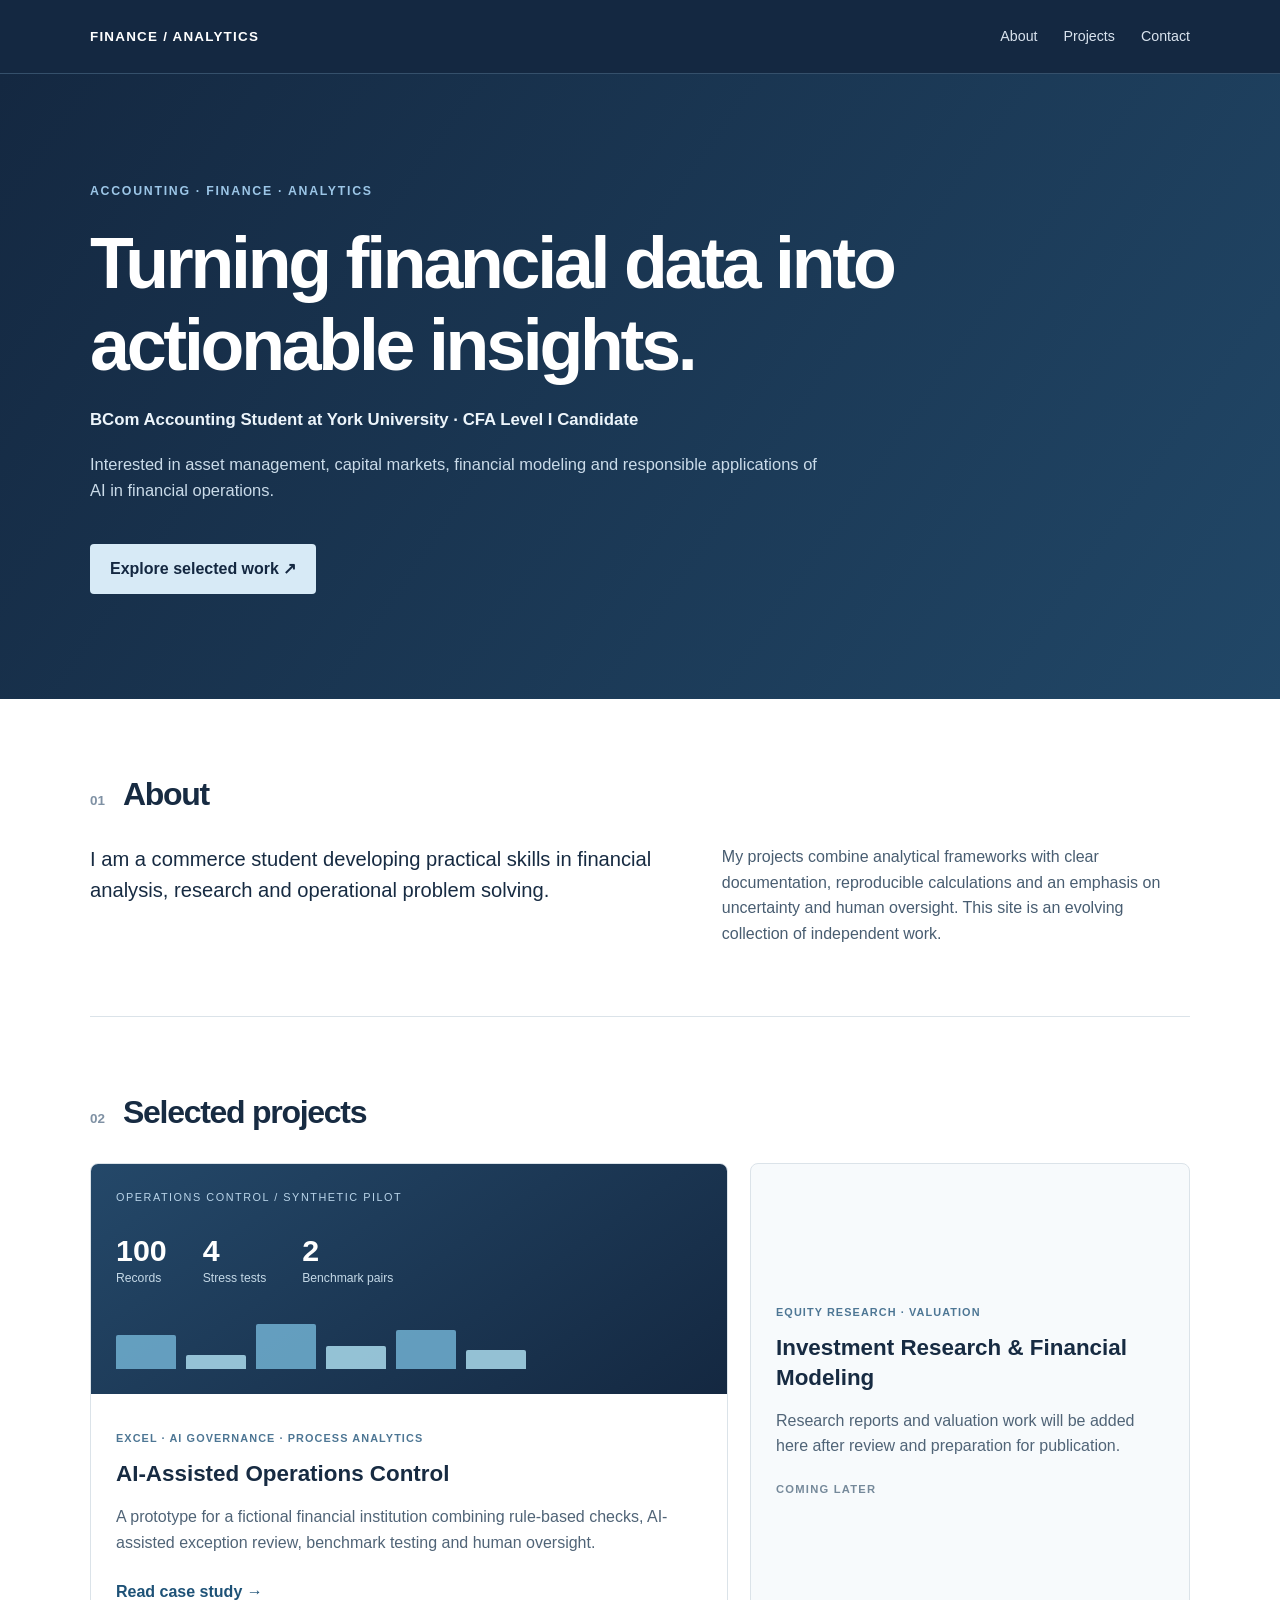
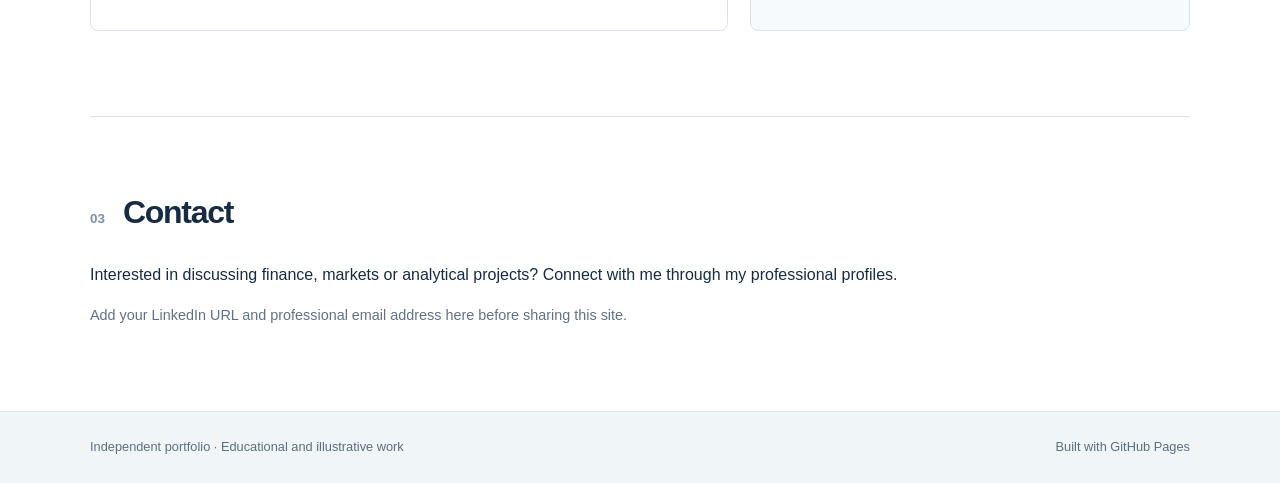
==== index.html @ ff00d8a5 "Add files via upload" ====
<!doctype html>
<html lang="en">
<head>
  <meta charset="utf-8">
  <meta name="viewport" content="width=device-width, initial-scale=1">
  <meta name="description" content="Finance, accounting and analytics portfolio featuring independent projects in financial research and operational analytics.">
  <title>Finance & Analytics | Portfolio</title>
  <link rel="stylesheet" href="styles.css">
</head>
<body>
  <header class="site-header">
    <nav class="container nav" aria-label="Main navigation">
      <a class="brand" href="index.html">FINANCE / ANALYTICS</a>
      <div class="nav-links"><a href="#about">About</a><a href="#projects">Projects</a><a href="#contact">Contact</a></div>
    </nav>
  </header>
  <main>
    <section class="hero">
      <div class="container hero-inner">
        <p class="eyebrow">ACCOUNTING · FINANCE · ANALYTICS</p>
        <h1>Turning financial data into actionable insights.</h1>
        <p class="hero-sub">BCom Accounting Student at York University · CFA Level I Candidate</p>
        <p class="hero-detail">Interested in asset management, capital markets, financial modeling and responsible applications of AI in financial operations.</p>
        <a class="primary-link" href="#projects">Explore selected work <span aria-hidden="true">↗</span></a>
      </div>
    </section>
    <section id="about" class="container section">
      <div class="section-heading"><span class="section-number">01</span><h2>About</h2></div>
      <div class="about-layout"><p class="lead">I am a commerce student developing practical skills in financial analysis, research and operational problem solving.</p><p>My projects combine analytical frameworks with clear documentation, reproducible calculations and an emphasis on uncertainty and human oversight. This site is an evolving collection of independent work.</p></div>
    </section>
    <section id="projects" class="container section projects-section">
      <div class="section-heading"><span class="section-number">02</span><h2>Selected projects</h2></div>
      <div class="project-grid">
        <article class="project-card featured">
          <div class="card-art" aria-hidden="true"><div class="mini-heading">OPERATIONS CONTROL / SYNTHETIC PILOT</div><div class="art-metrics"><div><b>100</b><small>Records</small></div><div><b>4</b><small>Stress tests</small></div><div><b>2</b><small>Benchmark pairs</small></div></div><div class="art-bars"><i style="height:62%"></i><i style="height:26%"></i><i style="height:82%"></i><i style="height:42%"></i><i style="height:72%"></i><i style="height:35%"></i></div></div>
          <div class="card-content"><p class="tag">EXCEL · AI GOVERNANCE · PROCESS ANALYTICS</p><h3>AI-Assisted Operations Control</h3><p>A prototype for a fictional financial institution combining rule-based checks, AI-assisted exception review, benchmark testing and human oversight.</p><a class="text-link" href="operations-control.html">Read case study <span aria-hidden="true">→</span></a></div>
        </article>
        <article class="project-card future"><div class="card-content"><p class="tag">EQUITY RESEARCH · VALUATION</p><h3>Investment Research & Financial Modeling</h3><p>Research reports and valuation work will be added here after review and preparation for publication.</p><span class="subtle-label">COMING LATER</span></div></article>
      </div>
    </section>
    <section id="contact" class="container section contact"><div class="section-heading"><span class="section-number">03</span><h2>Contact</h2></div><p>Interested in discussing finance, markets or analytical projects? Connect with me through my professional profiles.</p><p class="muted">Add your LinkedIn URL and professional email address here before sharing this site.</p></section>
  </main>
  <footer class="footer"><div class="container footer-inner"><span>Independent portfolio · Educational and illustrative work</span><span>Built with GitHub Pages</span></div></footer>
</body>
</html>
---- styles.css ----
:root{--navy:#142841;--navy2:#1b3552;--ink:#172b42;--muted:#617286;--blue:#9cc6e7;--pale:#eaf3f7;--line:#dbe3e9;--white:#fff}*{box-sizing:border-box}html{scroll-behavior:smooth}body{margin:0;background:#fff;color:var(--ink);font-family:Inter,-apple-system,BlinkMacSystemFont,"Segoe UI",Arial,sans-serif;line-height:1.6}a{color:inherit}.container{width:min(1100px,calc(100% - 42px));margin:auto}.site-header{background:var(--navy);color:#fff;border-bottom:1px solid #35506b}.nav{display:flex;justify-content:space-between;align-items:center;min-height:73px;gap:20px}.brand{text-decoration:none;letter-spacing:.09em;font-weight:750;font-size:.84rem}.nav-links{display:flex;gap:26px}.nav-links a{text-decoration:none;font-size:.89rem;color:#d9e3ee}.nav-links a:hover,.text-link:hover{text-decoration:underline}.hero{background:linear-gradient(125deg,var(--navy),#214767);color:#fff}.hero-inner{padding:96px 0 105px}.eyebrow,.tag{color:var(--blue);font-size:.77rem;font-weight:750;letter-spacing:.14em}.hero h1,.case-hero h1{font-size:clamp(2.5rem,5.6vw,4.75rem);line-height:1.14;max-width:900px;letter-spacing:-.045em;margin:21px 0}.hero-sub{font-weight:600;font-size:1.05rem;color:#edf5fb}.hero-detail{max-width:740px;color:#cadbe9;font-size:1.03rem}.primary-link{display:inline-block;margin-top:24px;padding:12px 20px;background:#d7eaf6;color:#142841;text-decoration:none;border-radius:4px;font-weight:700}.section{padding:70px 0;border-bottom:1px solid var(--line)}.section-heading{display:flex;align-items:baseline;gap:18px;margin-bottom:24px}.section-number{color:#7f91a4;font-weight:700;font-size:.84rem}.section h2{font-size:2rem;letter-spacing:-.04em;margin:0}.about-layout{display:grid;grid-template-columns:1.2fr 1fr;gap:70px}.lead{font-size:1.26rem;line-height:1.55;margin:0}.about-layout>p:last-child{color:#485d71;margin:0}.projects-section{padding-bottom:85px}.project-grid{display:grid;grid-template-columns:1.45fr 1fr;gap:22px}.project-card{border:1px solid var(--line);border-radius:8px;overflow:hidden;background:#fff}.card-art{background:linear-gradient(145deg,#244869,#142841);padding:25px;min-height:230px;color:white;display:flex;flex-direction:column;justify-content:space-between}.mini-heading{font-size:.68rem;letter-spacing:.14em;color:#b9d4e9}.art-metrics{display:flex;gap:36px}.art-metrics div{display:flex;flex-direction:column}.art-metrics b{font-size:1.9rem;line-height:1.2}.art-metrics small{font-size:.76rem;color:#c5d9e7}.art-bars{height:54px;display:flex;align-items:flex-end;gap:10px;max-width:410px}.art-bars i{display:block;flex:1;background:#6eaccd;opacity:.88;border-radius:2px 2px 0 0}.art-bars i:nth-child(even){background:#a5d5e8}.card-content{padding:25px}.card-content .tag{color:#4d7694;letter-spacing:.1em;font-size:.68rem}.card-content h3{font-size:1.4rem;line-height:1.3;margin:12px 0}.card-content p{color:#506477}.text-link{display:inline-block;margin-top:8px;color:#1e5277;text-decoration:none;font-weight:700}.future{background:#f7fafc;display:flex;align-items:center}.subtle-label{font-size:.7rem;letter-spacing:.11em;color:#75899a;font-weight:700}.contact{border-bottom:0}.muted{color:var(--muted);font-size:.9rem}.footer{background:#f0f5f8;border-top:1px solid var(--line);color:#5b6f7f}.footer-inner{display:flex;justify-content:space-between;gap:24px;padding:25px 0;font-size:.8rem}.footer a{text-decoration:none}.case-hero{background:linear-gradient(125deg,var(--navy),#214767);color:#fff;padding:55px 0 70px}.case-hero h1{font-size:clamp(2.2rem,4.6vw,3.8rem)}.back-link{display:inline-block;color:#dcebf4;font-size:.85rem;text-decoration:none;margin-bottom:42px}.case-section{padding:53px 0}.case-section .lead{max-width:960px}.method-list{margin:0;max-width:930px;padding-left:25px}.method-list li{padding-bottom:14px}.stat-grid{display:grid;grid-template-columns:repeat(4,1fr);gap:15px}.stat{border:1px solid var(--line);padding:22px;background:#f8fbfd;border-radius:5px;display:flex;flex-direction:column;gap:12px}.stat strong{font-size:1.8rem;color:#173d5c;line-height:1.1}.stat span{font-size:.83rem;color:#526779}.notice{border-left:4px solid #7aa6c7;background:#eef5f8;padding:20px 25px;max-width:950px}.notice p{margin-bottom:0}.case-section:last-child{border-bottom:0}@media(max-width:760px){.nav{align-items:flex-start;padding:18px 0;flex-direction:column}.nav-links{gap:17px}.hero-inner{padding:65px 0 72px}.section{padding:45px 0}.about-layout,.project-grid{grid-template-columns:1fr;gap:20px}.stat-grid{grid-template-columns:repeat(2,1fr)}.footer-inner{flex-direction:column;gap:6px}}@media(max-width:470px){.stat-grid{grid-template-columns:1fr}.art-metrics{gap:20px}.card-content{padding:20px}}
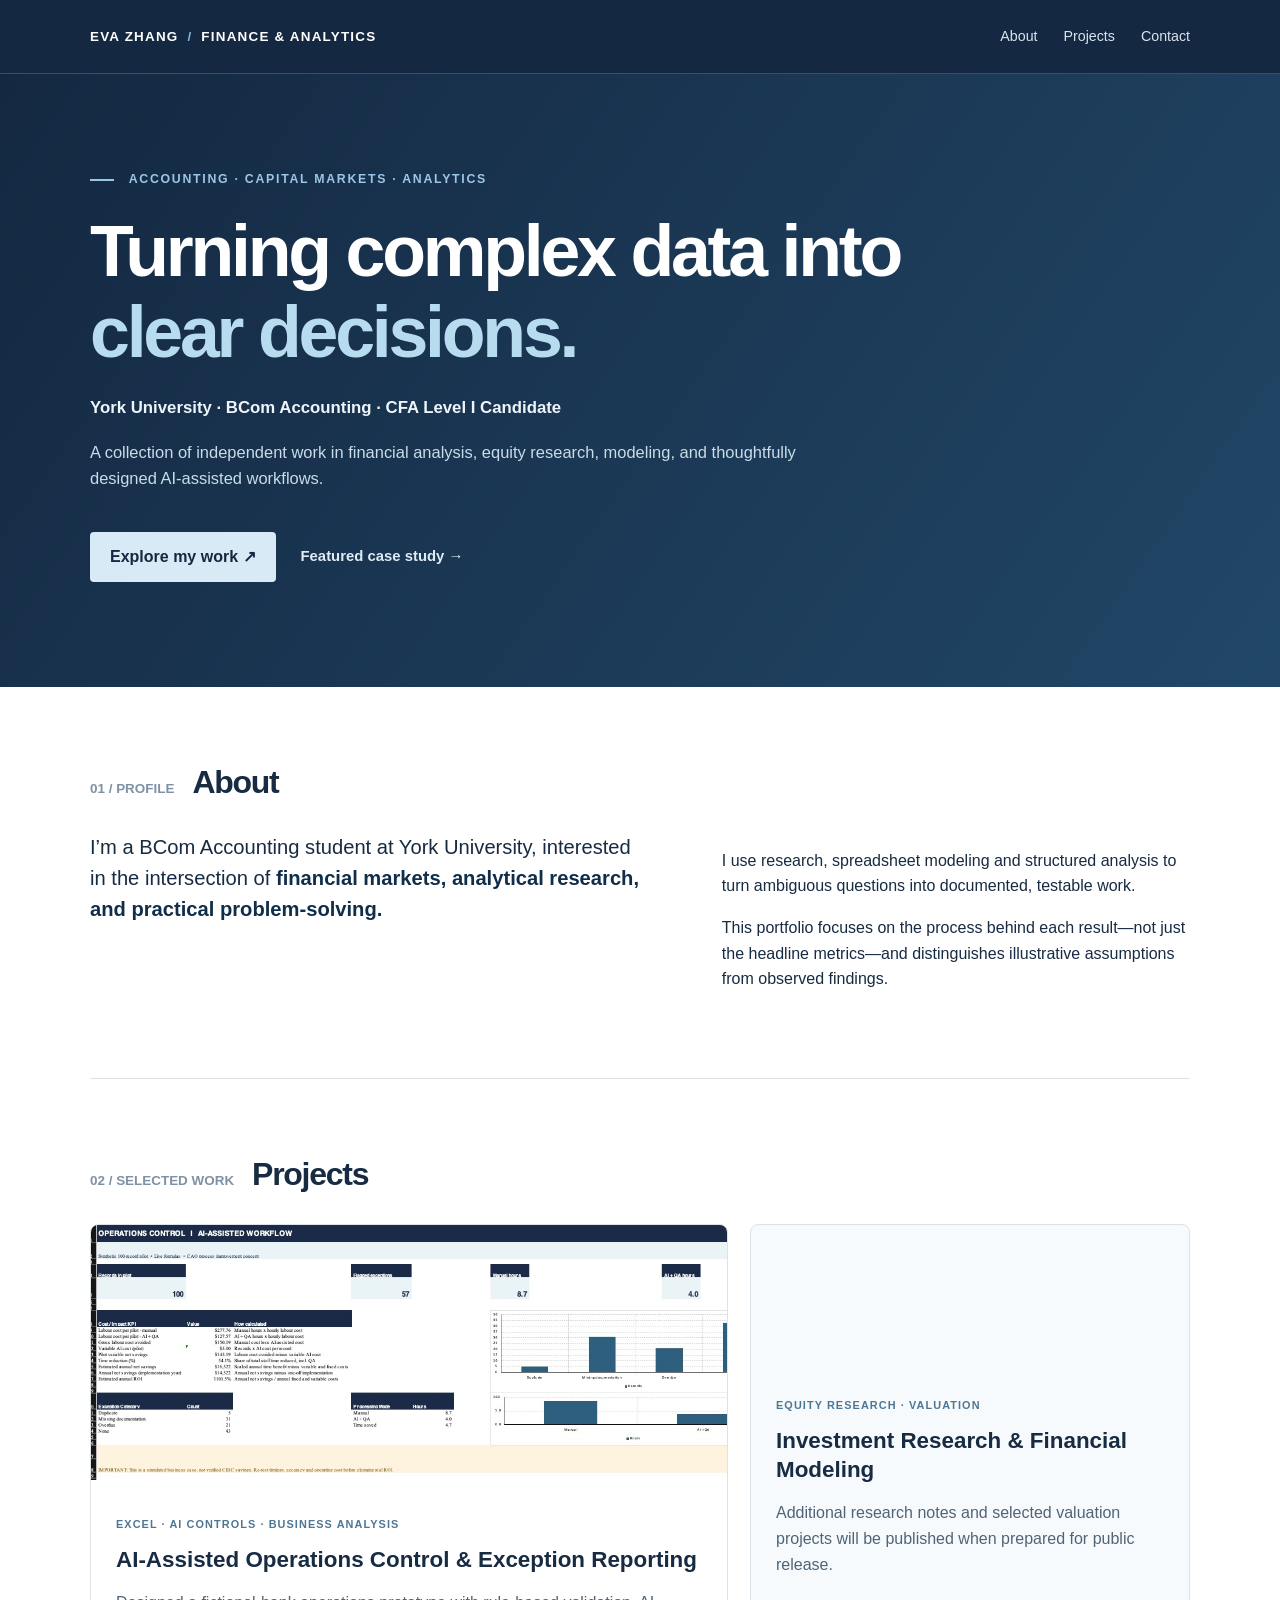
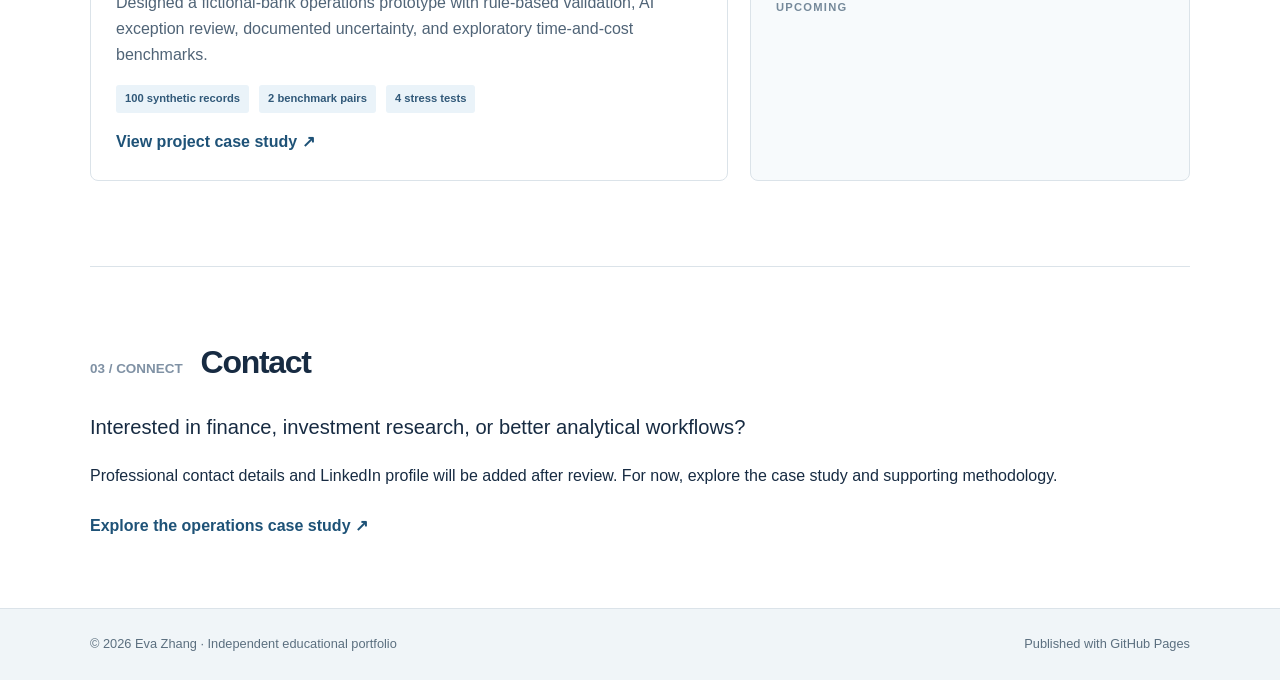
==== commit 9f9de912: "Add files via upload" ====
--- a/index.html
+++ b/index.html
@@ -3,43 +3,37 @@
 <head>
   <meta charset="utf-8">
   <meta name="viewport" content="width=device-width, initial-scale=1">
-  <meta name="description" content="Finance, accounting and analytics portfolio featuring independent projects in financial research and operational analytics.">
-  <title>Finance & Analytics | Portfolio</title>
+  <meta name="description" content="Independent finance, investment research, financial modeling, and AI operations analytics portfolio.">
+  <title>Eva Zhang | Finance & Analytics</title>
   <link rel="stylesheet" href="styles.css">
 </head>
 <body>
-  <header class="site-header">
-    <nav class="container nav" aria-label="Main navigation">
-      <a class="brand" href="index.html">FINANCE / ANALYTICS</a>
-      <div class="nav-links"><a href="#about">About</a><a href="#projects">Projects</a><a href="#contact">Contact</a></div>
-    </nav>
-  </header>
-  <main>
-    <section class="hero">
-      <div class="container hero-inner">
-        <p class="eyebrow">ACCOUNTING · FINANCE · ANALYTICS</p>
-        <h1>Turning financial data into actionable insights.</h1>
-        <p class="hero-sub">BCom Accounting Student at York University · CFA Level I Candidate</p>
-        <p class="hero-detail">Interested in asset management, capital markets, financial modeling and responsible applications of AI in financial operations.</p>
-        <a class="primary-link" href="#projects">Explore selected work <span aria-hidden="true">↗</span></a>
-      </div>
-    </section>
-    <section id="about" class="container section">
-      <div class="section-heading"><span class="section-number">01</span><h2>About</h2></div>
-      <div class="about-layout"><p class="lead">I am a commerce student developing practical skills in financial analysis, research and operational problem solving.</p><p>My projects combine analytical frameworks with clear documentation, reproducible calculations and an emphasis on uncertainty and human oversight. This site is an evolving collection of independent work.</p></div>
-    </section>
-    <section id="projects" class="container section projects-section">
-      <div class="section-heading"><span class="section-number">02</span><h2>Selected projects</h2></div>
-      <div class="project-grid">
-        <article class="project-card featured">
-          <div class="card-art" aria-hidden="true"><div class="mini-heading">OPERATIONS CONTROL / SYNTHETIC PILOT</div><div class="art-metrics"><div><b>100</b><small>Records</small></div><div><b>4</b><small>Stress tests</small></div><div><b>2</b><small>Benchmark pairs</small></div></div><div class="art-bars"><i style="height:62%"></i><i style="height:26%"></i><i style="height:82%"></i><i style="height:42%"></i><i style="height:72%"></i><i style="height:35%"></i></div></div>
-          <div class="card-content"><p class="tag">EXCEL · AI GOVERNANCE · PROCESS ANALYTICS</p><h3>AI-Assisted Operations Control</h3><p>A prototype for a fictional financial institution combining rule-based checks, AI-assisted exception review, benchmark testing and human oversight.</p><a class="text-link" href="operations-control.html">Read case study <span aria-hidden="true">→</span></a></div>
-        </article>
-        <article class="project-card future"><div class="card-content"><p class="tag">EQUITY RESEARCH · VALUATION</p><h3>Investment Research & Financial Modeling</h3><p>Research reports and valuation work will be added here after review and preparation for publication.</p><span class="subtle-label">COMING LATER</span></div></article>
-      </div>
-    </section>
-    <section id="contact" class="container section contact"><div class="section-heading"><span class="section-number">03</span><h2>Contact</h2></div><p>Interested in discussing finance, markets or analytical projects? Connect with me through my professional profiles.</p><p class="muted">Add your LinkedIn URL and professional email address here before sharing this site.</p></section>
-  </main>
-  <footer class="footer"><div class="container footer-inner"><span>Independent portfolio · Educational and illustrative work</span><span>Built with GitHub Pages</span></div></footer>
-</body>
-</html>
+<header class="site-header"><nav class="container nav" aria-label="Primary navigation">
+  <a class="brand" href="index.html">EVA ZHANG <span class="brand-slash">/</span> FINANCE & ANALYTICS</a>
+  <div class="nav-links"><a href="#about">About</a><a href="#projects">Projects</a><a href="#contact">Contact</a></div>
+</nav></header>
+<main>
+<section class="hero"><div class="container hero-inner">
+  <div class="eyebrow"><span class="eyebrow-line"></span> ACCOUNTING · CAPITAL MARKETS · ANALYTICS</div>
+  <h1>Turning complex data into <em>clear decisions.</em></h1>
+  <p class="hero-sub">York University · BCom Accounting · CFA Level I Candidate</p>
+  <p class="hero-detail">A collection of independent work in financial analysis, equity research, modeling, and thoughtfully designed AI-assisted workflows.</p>
+  <div class="hero-actions"><a class="primary-link" href="#projects">Explore my work <span aria-hidden="true">↗</span></a><a class="secondary-link" href="operations-control.html">Featured case study →</a></div>
+</div></section>
+<section class="container section" id="about"><div class="section-heading"><span class="section-number">01 / PROFILE</span><h2>About</h2></div>
+  <div class="about-layout"><p class="lead">I’m a BCom Accounting student at York University, interested in the intersection of <strong>financial markets, analytical research, and practical problem-solving.</strong></p>
+  <div><p>I use research, spreadsheet modeling and structured analysis to turn ambiguous questions into documented, testable work.</p><p>This portfolio focuses on the process behind each result—not just the headline metrics—and distinguishes illustrative assumptions from observed findings.</p></div></div>
+</section>
+<section class="container section projects-section" id="projects"><div class="section-heading"><span class="section-number">02 / SELECTED WORK</span><h2>Projects</h2></div>
+<div class="project-grid">
+  <article class="project-card featured">
+   <a class="image-link" href="operations-control.html" aria-label="View AI Operations Control case study"><img src="assets/dashboard-overview.jpg" alt="Actual Excel operations-control dashboard showing synthetic case counts, cost assumptions, and exception charts" loading="lazy"></a>
+   <div class="card-content"><p class="tag">EXCEL · AI CONTROLS · BUSINESS ANALYSIS</p><h3>AI-Assisted Operations Control & Exception Reporting</h3><p>Designed a fictional-bank operations prototype with rule-based validation, AI exception review, documented uncertainty, and exploratory time-and-cost benchmarks.</p>
+     <div class="project-facts"><span>100 synthetic records</span><span>2 benchmark pairs</span><span>4 stress tests</span></div>
+     <a class="text-link" href="operations-control.html">View project case study <span aria-hidden="true">↗</span></a></div>
+  </article>
+  <article class="project-card future"><div class="card-content"><p class="tag">EQUITY RESEARCH · VALUATION</p><h3>Investment Research & Financial Modeling</h3><p>Additional research notes and selected valuation projects will be published when prepared for public release.</p><span class="subtle-label">UPCOMING</span></div></article>
+</div></section>
+<section id="contact" class="container section contact"><div class="section-heading"><span class="section-number">03 / CONNECT</span><h2>Contact</h2></div><p class="lead contact-lead">Interested in finance, investment research, or better analytical workflows?</p><p>Professional contact details and LinkedIn profile will be added after review. For now, explore the case study and supporting methodology.</p><a class="text-link" href="operations-control.html">Explore the operations case study ↗</a></section>
+</main><footer class="footer"><div class="container footer-inner"><span>© 2026 Eva Zhang · Independent educational portfolio</span><span>Published with GitHub Pages</span></div></footer>
+</body></html>
--- a/styles.css
+++ b/styles.css
@@ -1 +1,3 @@
 :root{--navy:#142841;--navy2:#1b3552;--ink:#172b42;--muted:#617286;--blue:#9cc6e7;--pale:#eaf3f7;--line:#dbe3e9;--white:#fff}*{box-sizing:border-box}html{scroll-behavior:smooth}body{margin:0;background:#fff;color:var(--ink);font-family:Inter,-apple-system,BlinkMacSystemFont,"Segoe UI",Arial,sans-serif;line-height:1.6}a{color:inherit}.container{width:min(1100px,calc(100% - 42px));margin:auto}.site-header{background:var(--navy);color:#fff;border-bottom:1px solid #35506b}.nav{display:flex;justify-content:space-between;align-items:center;min-height:73px;gap:20px}.brand{text-decoration:none;letter-spacing:.09em;font-weight:750;font-size:.84rem}.nav-links{display:flex;gap:26px}.nav-links a{text-decoration:none;font-size:.89rem;color:#d9e3ee}.nav-links a:hover,.text-link:hover{text-decoration:underline}.hero{background:linear-gradient(125deg,var(--navy),#214767);color:#fff}.hero-inner{padding:96px 0 105px}.eyebrow,.tag{color:var(--blue);font-size:.77rem;font-weight:750;letter-spacing:.14em}.hero h1,.case-hero h1{font-size:clamp(2.5rem,5.6vw,4.75rem);line-height:1.14;max-width:900px;letter-spacing:-.045em;margin:21px 0}.hero-sub{font-weight:600;font-size:1.05rem;color:#edf5fb}.hero-detail{max-width:740px;color:#cadbe9;font-size:1.03rem}.primary-link{display:inline-block;margin-top:24px;padding:12px 20px;background:#d7eaf6;color:#142841;text-decoration:none;border-radius:4px;font-weight:700}.section{padding:70px 0;border-bottom:1px solid var(--line)}.section-heading{display:flex;align-items:baseline;gap:18px;margin-bottom:24px}.section-number{color:#7f91a4;font-weight:700;font-size:.84rem}.section h2{font-size:2rem;letter-spacing:-.04em;margin:0}.about-layout{display:grid;grid-template-columns:1.2fr 1fr;gap:70px}.lead{font-size:1.26rem;line-height:1.55;margin:0}.about-layout>p:last-child{color:#485d71;margin:0}.projects-section{padding-bottom:85px}.project-grid{display:grid;grid-template-columns:1.45fr 1fr;gap:22px}.project-card{border:1px solid var(--line);border-radius:8px;overflow:hidden;background:#fff}.card-art{background:linear-gradient(145deg,#244869,#142841);padding:25px;min-height:230px;color:white;display:flex;flex-direction:column;justify-content:space-between}.mini-heading{font-size:.68rem;letter-spacing:.14em;color:#b9d4e9}.art-metrics{display:flex;gap:36px}.art-metrics div{display:flex;flex-direction:column}.art-metrics b{font-size:1.9rem;line-height:1.2}.art-metrics small{font-size:.76rem;color:#c5d9e7}.art-bars{height:54px;display:flex;align-items:flex-end;gap:10px;max-width:410px}.art-bars i{display:block;flex:1;background:#6eaccd;opacity:.88;border-radius:2px 2px 0 0}.art-bars i:nth-child(even){background:#a5d5e8}.card-content{padding:25px}.card-content .tag{color:#4d7694;letter-spacing:.1em;font-size:.68rem}.card-content h3{font-size:1.4rem;line-height:1.3;margin:12px 0}.card-content p{color:#506477}.text-link{display:inline-block;margin-top:8px;color:#1e5277;text-decoration:none;font-weight:700}.future{background:#f7fafc;display:flex;align-items:center}.subtle-label{font-size:.7rem;letter-spacing:.11em;color:#75899a;font-weight:700}.contact{border-bottom:0}.muted{color:var(--muted);font-size:.9rem}.footer{background:#f0f5f8;border-top:1px solid var(--line);color:#5b6f7f}.footer-inner{display:flex;justify-content:space-between;gap:24px;padding:25px 0;font-size:.8rem}.footer a{text-decoration:none}.case-hero{background:linear-gradient(125deg,var(--navy),#214767);color:#fff;padding:55px 0 70px}.case-hero h1{font-size:clamp(2.2rem,4.6vw,3.8rem)}.back-link{display:inline-block;color:#dcebf4;font-size:.85rem;text-decoration:none;margin-bottom:42px}.case-section{padding:53px 0}.case-section .lead{max-width:960px}.method-list{margin:0;max-width:930px;padding-left:25px}.method-list li{padding-bottom:14px}.stat-grid{display:grid;grid-template-columns:repeat(4,1fr);gap:15px}.stat{border:1px solid var(--line);padding:22px;background:#f8fbfd;border-radius:5px;display:flex;flex-direction:column;gap:12px}.stat strong{font-size:1.8rem;color:#173d5c;line-height:1.1}.stat span{font-size:.83rem;color:#526779}.notice{border-left:4px solid #7aa6c7;background:#eef5f8;padding:20px 25px;max-width:950px}.notice p{margin-bottom:0}.case-section:last-child{border-bottom:0}@media(max-width:760px){.nav{align-items:flex-start;padding:18px 0;flex-direction:column}.nav-links{gap:17px}.hero-inner{padding:65px 0 72px}.section{padding:45px 0}.about-layout,.project-grid{grid-template-columns:1fr;gap:20px}.stat-grid{grid-template-columns:repeat(2,1fr)}.footer-inner{flex-direction:column;gap:6px}}@media(max-width:470px){.stat-grid{grid-template-columns:1fr}.art-metrics{gap:20px}.card-content{padding:20px}}
+/* Portfolio revision: 2026-10 */
+.brand-slash{color:#83b8da;padding:0 4px}.eyebrow-line{display:inline-block;width:24px;height:2px;background:#9cc6e7;vertical-align:middle;margin-right:10px}.hero h1 em{font-style:normal;color:#b8dcef}.hero-actions{display:flex;gap:25px;align-items:center;flex-wrap:wrap}.secondary-link{margin-top:24px;color:#e0ebf6;text-decoration:none;font-weight:650;font-size:.93rem}.secondary-link:hover{text-decoration:underline}.about-layout strong{color:#102e4a}.image-link{display:block;overflow:hidden;background:#e9f0f4}.image-link img{width:100%;height:255px;object-fit:cover;object-position:top left;display:block;transition:transform .35s ease}.image-link:hover img{transform:scale(1.025)}.project-facts{display:flex;gap:10px;flex-wrap:wrap;margin:18px 0 8px}.project-facts span{font-size:.7rem;color:#315979;padding:5px 9px;border-radius:3px;background:#eaf3f9;font-weight:700}.contact-lead{margin-bottom:20px}.case-tags{display:flex;gap:10px;flex-wrap:wrap;margin-top:28px}.case-tags span{border:1px solid #68819a;color:#dfebf4;font-size:.75rem;border-radius:3px;padding:4px 10px}.narrow{max-width:880px}.section-intro{max-width:900px;color:#526779;margin:0 0 24px}.dashboard-figure{margin:0;background:#f9fbfd;border:1px solid var(--line);border-radius:7px;overflow:hidden}.dashboard-figure>a{display:block}.dashboard-figure img{display:block;width:100%;height:auto}.dashboard-figure figcaption{padding:13px 18px;font-size:.8rem;color:#607387}.dashboard-figure figcaption a{color:#22587f;font-weight:650}.image-detail-grid{display:grid;grid-template-columns:1.65fr 1fr;gap:20px;margin-top:22px;align-items:start}.sidebar-facts{background:#f2f7fa;border:1px solid var(--line);padding:23px;border-radius:7px}.sidebar-facts h3{margin:0 0 16px;font-size:1.1rem}.fact-row{display:flex;align-items:baseline;gap:15px;border-top:1px solid #d4e1e8;padding:12px 0}.fact-row strong{color:#163d5d;font-size:1.65rem;min-width:74px}.fact-row span{font-size:.82rem;color:#50687b}.workflow{display:grid;grid-template-columns:repeat(4,1fr);gap:13px}.workflow>div{border:1px solid var(--line);border-top:3px solid #527e9e;border-radius:4px;padding:20px;background:#fafcfd}.step-num{display:block;font-size:.8rem;letter-spacing:.08em;color:#6992ae;font-weight:800;margin-bottom:11px}.workflow strong{display:block;line-height:1.3}.workflow p{font-size:.83rem;color:#53697a;margin-bottom:0}.benchmark-rows{border:1px solid var(--line);border-radius:7px;padding:25px;margin-top:25px;max-width:820px}.benchmark-rows>div:not(.legend){margin-bottom:20px}.benchmark-rows span{font-weight:700}.benchmark-rows small{display:block;color:#62768a;margin-top:7px}.bars{margin-top:9px;width:100%;display:flex;flex-direction:column;gap:5px}.bars i{height:14px;display:block;border-radius:2px}.bar-manual{background:#1c597d}.bar-ai{background:#e78c52}.legend{display:flex;gap:25px;margin-top:20px}.legend span{font-size:.78rem;font-weight:600}.legend i{display:inline-block;width:10px;height:10px;margin-right:6px}.dot-manual{background:#1c597d}.dot-ai{background:#e78c52}.control-grid{display:grid;grid-template-columns:1fr 1fr;gap:45px;margin-bottom:30px}.control-grid h3{margin-top:0}.control-grid li{margin-bottom:10px}.dark-link{background:#1b4768;color:white;margin-top:20px}@media(max-width:800px){.image-detail-grid,.workflow,.control-grid{grid-template-columns:1fr 1fr}}@media(max-width:560px){.image-detail-grid,.workflow,.control-grid{grid-template-columns:1fr}.image-link img{height:200px}.hero h1{font-size:2.5rem}.nav-links{flex-wrap:wrap}}
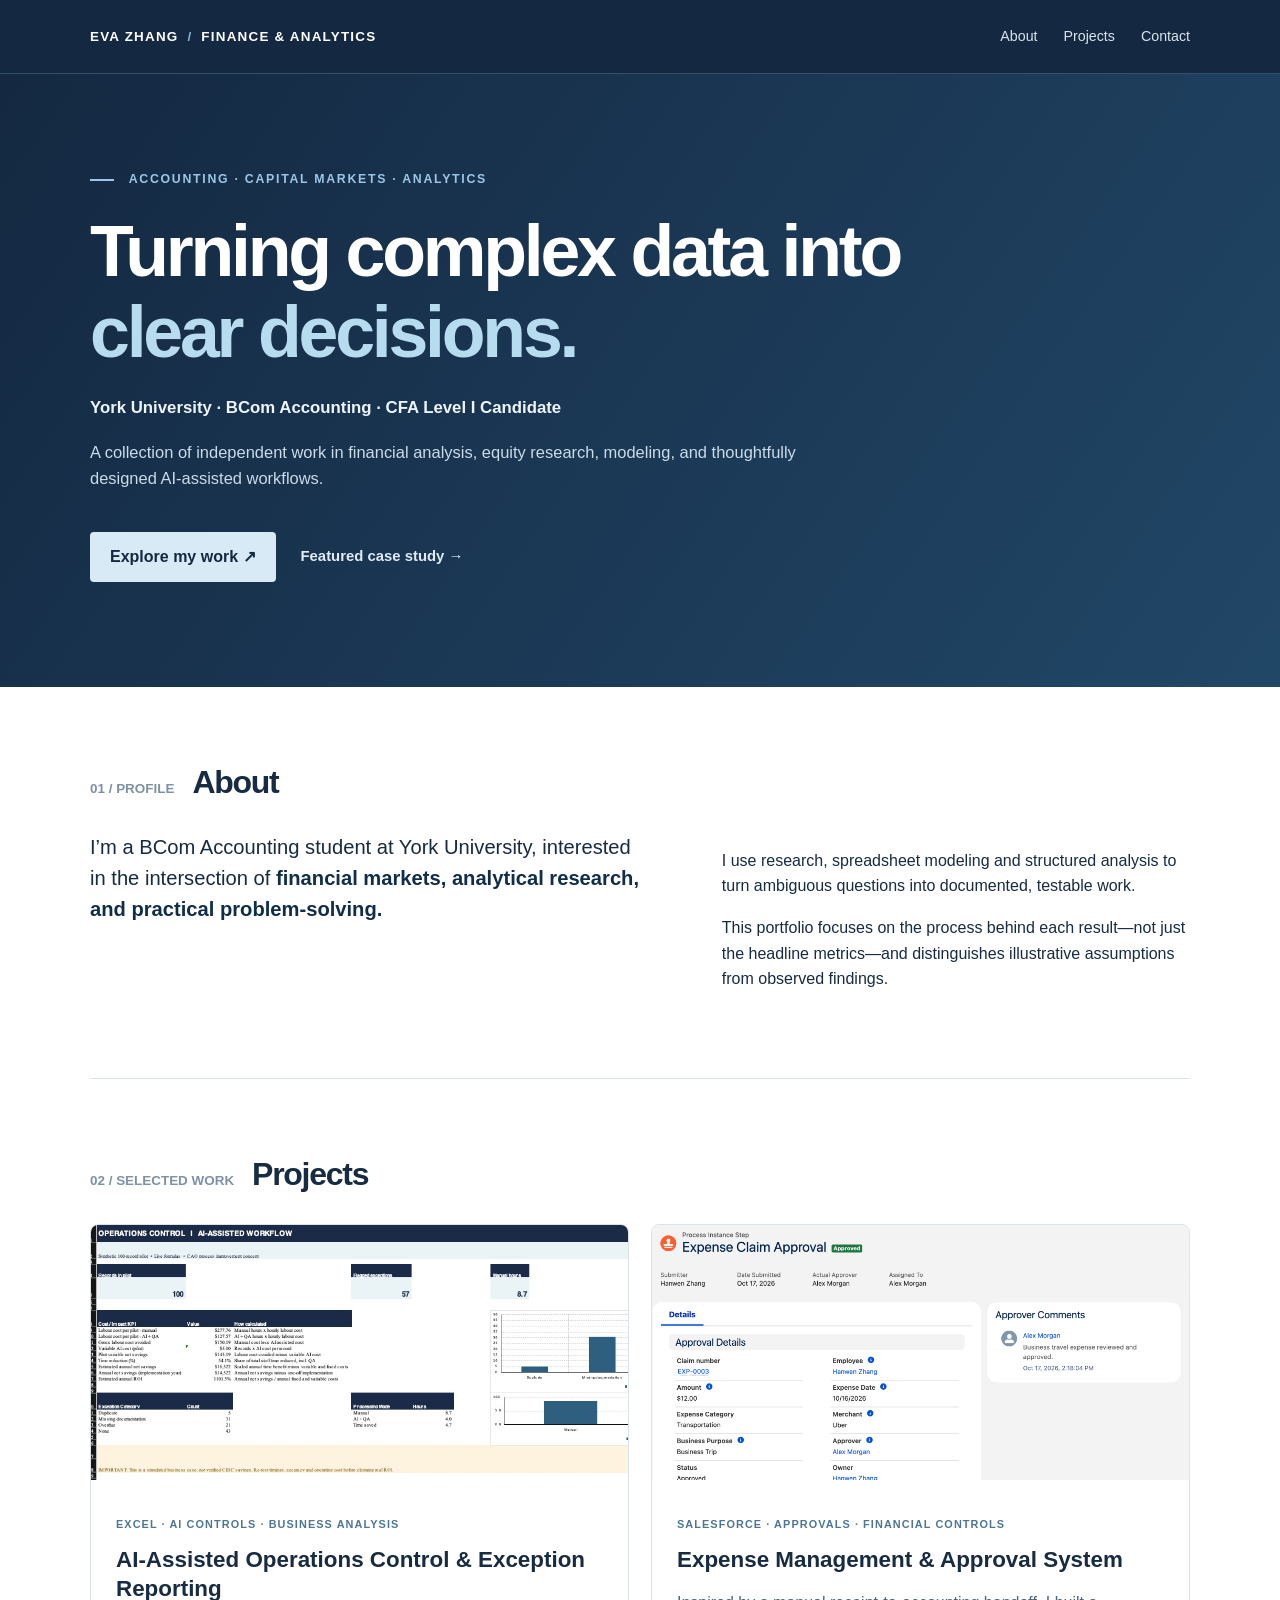
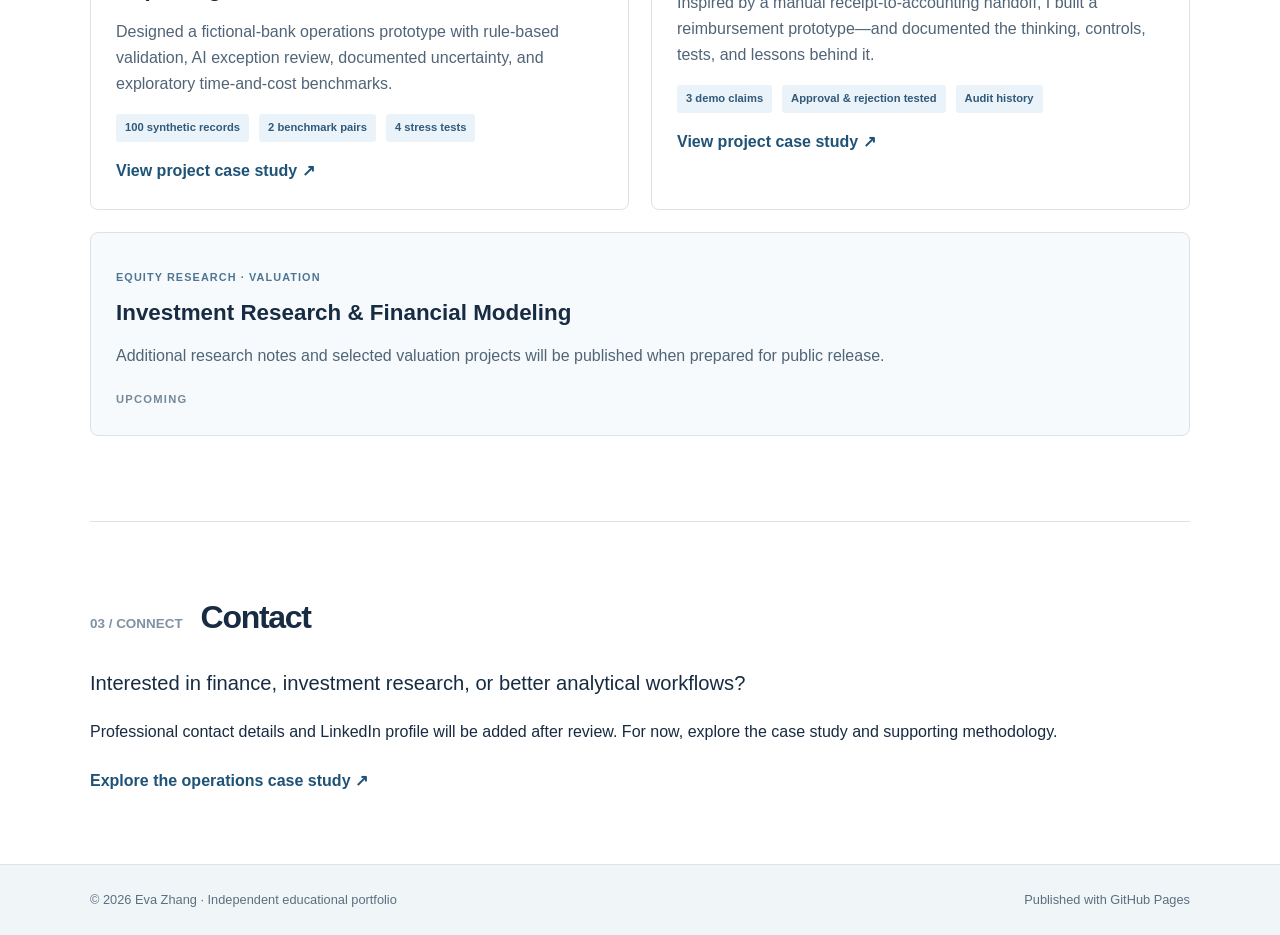
==== commit e489951c: "Add files via upload" ====
--- a/index.html
+++ b/index.html
@@ -32,6 +32,10 @@
      <div class="project-facts"><span>100 synthetic records</span><span>2 benchmark pairs</span><span>4 stress tests</span></div>
      <a class="text-link" href="operations-control.html">View project case study <span aria-hidden="true">↗</span></a></div>
   </article>
+  <article class="project-card">
+   <a class="image-link" href="expense-management.html" aria-label="View Salesforce expense management case study"><img src="assets/salesforce-approved.png" alt="Salesforce demo expense approved by the designated approver, with a saved review comment" loading="lazy"></a>
+   <div class="card-content"><p class="tag">SALESFORCE · APPROVALS · FINANCIAL CONTROLS</p><h3>Expense Management &amp; Approval System</h3><p>Inspired by a manual receipt-to-accounting handoff, I built a reimbursement prototype—and documented the thinking, controls, tests, and lessons behind it.</p><div class="project-facts"><span>3 demo claims</span><span>Approval &amp; rejection tested</span><span>Audit history</span></div><a class="text-link" href="expense-management.html">View project case study ↗</a></div>
+  </article>
   <article class="project-card future"><div class="card-content"><p class="tag">EQUITY RESEARCH · VALUATION</p><h3>Investment Research & Financial Modeling</h3><p>Additional research notes and selected valuation projects will be published when prepared for public release.</p><span class="subtle-label">UPCOMING</span></div></article>
 </div></section>
 <section id="contact" class="container section contact"><div class="section-heading"><span class="section-number">03 / CONNECT</span><h2>Contact</h2></div><p class="lead contact-lead">Interested in finance, investment research, or better analytical workflows?</p><p>Professional contact details and LinkedIn profile will be added after review. For now, explore the case study and supporting methodology.</p><a class="text-link" href="operations-control.html">Explore the operations case study ↗</a></section>
--- a/styles.css
+++ b/styles.css
@@ -1,3 +1,9 @@
 :root{--navy:#142841;--navy2:#1b3552;--ink:#172b42;--muted:#617286;--blue:#9cc6e7;--pale:#eaf3f7;--line:#dbe3e9;--white:#fff}*{box-sizing:border-box}html{scroll-behavior:smooth}body{margin:0;background:#fff;color:var(--ink);font-family:Inter,-apple-system,BlinkMacSystemFont,"Segoe UI",Arial,sans-serif;line-height:1.6}a{color:inherit}.container{width:min(1100px,calc(100% - 42px));margin:auto}.site-header{background:var(--navy);color:#fff;border-bottom:1px solid #35506b}.nav{display:flex;justify-content:space-between;align-items:center;min-height:73px;gap:20px}.brand{text-decoration:none;letter-spacing:.09em;font-weight:750;font-size:.84rem}.nav-links{display:flex;gap:26px}.nav-links a{text-decoration:none;font-size:.89rem;color:#d9e3ee}.nav-links a:hover,.text-link:hover{text-decoration:underline}.hero{background:linear-gradient(125deg,var(--navy),#214767);color:#fff}.hero-inner{padding:96px 0 105px}.eyebrow,.tag{color:var(--blue);font-size:.77rem;font-weight:750;letter-spacing:.14em}.hero h1,.case-hero h1{font-size:clamp(2.5rem,5.6vw,4.75rem);line-height:1.14;max-width:900px;letter-spacing:-.045em;margin:21px 0}.hero-sub{font-weight:600;font-size:1.05rem;color:#edf5fb}.hero-detail{max-width:740px;color:#cadbe9;font-size:1.03rem}.primary-link{display:inline-block;margin-top:24px;padding:12px 20px;background:#d7eaf6;color:#142841;text-decoration:none;border-radius:4px;font-weight:700}.section{padding:70px 0;border-bottom:1px solid var(--line)}.section-heading{display:flex;align-items:baseline;gap:18px;margin-bottom:24px}.section-number{color:#7f91a4;font-weight:700;font-size:.84rem}.section h2{font-size:2rem;letter-spacing:-.04em;margin:0}.about-layout{display:grid;grid-template-columns:1.2fr 1fr;gap:70px}.lead{font-size:1.26rem;line-height:1.55;margin:0}.about-layout>p:last-child{color:#485d71;margin:0}.projects-section{padding-bottom:85px}.project-grid{display:grid;grid-template-columns:1.45fr 1fr;gap:22px}.project-card{border:1px solid var(--line);border-radius:8px;overflow:hidden;background:#fff}.card-art{background:linear-gradient(145deg,#244869,#142841);padding:25px;min-height:230px;color:white;display:flex;flex-direction:column;justify-content:space-between}.mini-heading{font-size:.68rem;letter-spacing:.14em;color:#b9d4e9}.art-metrics{display:flex;gap:36px}.art-metrics div{display:flex;flex-direction:column}.art-metrics b{font-size:1.9rem;line-height:1.2}.art-metrics small{font-size:.76rem;color:#c5d9e7}.art-bars{height:54px;display:flex;align-items:flex-end;gap:10px;max-width:410px}.art-bars i{display:block;flex:1;background:#6eaccd;opacity:.88;border-radius:2px 2px 0 0}.art-bars i:nth-child(even){background:#a5d5e8}.card-content{padding:25px}.card-content .tag{color:#4d7694;letter-spacing:.1em;font-size:.68rem}.card-content h3{font-size:1.4rem;line-height:1.3;margin:12px 0}.card-content p{color:#506477}.text-link{display:inline-block;margin-top:8px;color:#1e5277;text-decoration:none;font-weight:700}.future{background:#f7fafc;display:flex;align-items:center}.subtle-label{font-size:.7rem;letter-spacing:.11em;color:#75899a;font-weight:700}.contact{border-bottom:0}.muted{color:var(--muted);font-size:.9rem}.footer{background:#f0f5f8;border-top:1px solid var(--line);color:#5b6f7f}.footer-inner{display:flex;justify-content:space-between;gap:24px;padding:25px 0;font-size:.8rem}.footer a{text-decoration:none}.case-hero{background:linear-gradient(125deg,var(--navy),#214767);color:#fff;padding:55px 0 70px}.case-hero h1{font-size:clamp(2.2rem,4.6vw,3.8rem)}.back-link{display:inline-block;color:#dcebf4;font-size:.85rem;text-decoration:none;margin-bottom:42px}.case-section{padding:53px 0}.case-section .lead{max-width:960px}.method-list{margin:0;max-width:930px;padding-left:25px}.method-list li{padding-bottom:14px}.stat-grid{display:grid;grid-template-columns:repeat(4,1fr);gap:15px}.stat{border:1px solid var(--line);padding:22px;background:#f8fbfd;border-radius:5px;display:flex;flex-direction:column;gap:12px}.stat strong{font-size:1.8rem;color:#173d5c;line-height:1.1}.stat span{font-size:.83rem;color:#526779}.notice{border-left:4px solid #7aa6c7;background:#eef5f8;padding:20px 25px;max-width:950px}.notice p{margin-bottom:0}.case-section:last-child{border-bottom:0}@media(max-width:760px){.nav{align-items:flex-start;padding:18px 0;flex-direction:column}.nav-links{gap:17px}.hero-inner{padding:65px 0 72px}.section{padding:45px 0}.about-layout,.project-grid{grid-template-columns:1fr;gap:20px}.stat-grid{grid-template-columns:repeat(2,1fr)}.footer-inner{flex-direction:column;gap:6px}}@media(max-width:470px){.stat-grid{grid-template-columns:1fr}.art-metrics{gap:20px}.card-content{padding:20px}}
 /* Portfolio revision: 2026-10 */
 .brand-slash{color:#83b8da;padding:0 4px}.eyebrow-line{display:inline-block;width:24px;height:2px;background:#9cc6e7;vertical-align:middle;margin-right:10px}.hero h1 em{font-style:normal;color:#b8dcef}.hero-actions{display:flex;gap:25px;align-items:center;flex-wrap:wrap}.secondary-link{margin-top:24px;color:#e0ebf6;text-decoration:none;font-weight:650;font-size:.93rem}.secondary-link:hover{text-decoration:underline}.about-layout strong{color:#102e4a}.image-link{display:block;overflow:hidden;background:#e9f0f4}.image-link img{width:100%;height:255px;object-fit:cover;object-position:top left;display:block;transition:transform .35s ease}.image-link:hover img{transform:scale(1.025)}.project-facts{display:flex;gap:10px;flex-wrap:wrap;margin:18px 0 8px}.project-facts span{font-size:.7rem;color:#315979;padding:5px 9px;border-radius:3px;background:#eaf3f9;font-weight:700}.contact-lead{margin-bottom:20px}.case-tags{display:flex;gap:10px;flex-wrap:wrap;margin-top:28px}.case-tags span{border:1px solid #68819a;color:#dfebf4;font-size:.75rem;border-radius:3px;padding:4px 10px}.narrow{max-width:880px}.section-intro{max-width:900px;color:#526779;margin:0 0 24px}.dashboard-figure{margin:0;background:#f9fbfd;border:1px solid var(--line);border-radius:7px;overflow:hidden}.dashboard-figure>a{display:block}.dashboard-figure img{display:block;width:100%;height:auto}.dashboard-figure figcaption{padding:13px 18px;font-size:.8rem;color:#607387}.dashboard-figure figcaption a{color:#22587f;font-weight:650}.image-detail-grid{display:grid;grid-template-columns:1.65fr 1fr;gap:20px;margin-top:22px;align-items:start}.sidebar-facts{background:#f2f7fa;border:1px solid var(--line);padding:23px;border-radius:7px}.sidebar-facts h3{margin:0 0 16px;font-size:1.1rem}.fact-row{display:flex;align-items:baseline;gap:15px;border-top:1px solid #d4e1e8;padding:12px 0}.fact-row strong{color:#163d5d;font-size:1.65rem;min-width:74px}.fact-row span{font-size:.82rem;color:#50687b}.workflow{display:grid;grid-template-columns:repeat(4,1fr);gap:13px}.workflow>div{border:1px solid var(--line);border-top:3px solid #527e9e;border-radius:4px;padding:20px;background:#fafcfd}.step-num{display:block;font-size:.8rem;letter-spacing:.08em;color:#6992ae;font-weight:800;margin-bottom:11px}.workflow strong{display:block;line-height:1.3}.workflow p{font-size:.83rem;color:#53697a;margin-bottom:0}.benchmark-rows{border:1px solid var(--line);border-radius:7px;padding:25px;margin-top:25px;max-width:820px}.benchmark-rows>div:not(.legend){margin-bottom:20px}.benchmark-rows span{font-weight:700}.benchmark-rows small{display:block;color:#62768a;margin-top:7px}.bars{margin-top:9px;width:100%;display:flex;flex-direction:column;gap:5px}.bars i{height:14px;display:block;border-radius:2px}.bar-manual{background:#1c597d}.bar-ai{background:#e78c52}.legend{display:flex;gap:25px;margin-top:20px}.legend span{font-size:.78rem;font-weight:600}.legend i{display:inline-block;width:10px;height:10px;margin-right:6px}.dot-manual{background:#1c597d}.dot-ai{background:#e78c52}.control-grid{display:grid;grid-template-columns:1fr 1fr;gap:45px;margin-bottom:30px}.control-grid h3{margin-top:0}.control-grid li{margin-bottom:10px}.dark-link{background:#1b4768;color:white;margin-top:20px}@media(max-width:800px){.image-detail-grid,.workflow,.control-grid{grid-template-columns:1fr 1fr}}@media(max-width:560px){.image-detail-grid,.workflow,.control-grid{grid-template-columns:1fr}.image-link img{height:200px}.hero h1{font-size:2.5rem}.nav-links{flex-wrap:wrap}}
+
+/* Salesforce case study */
+.expense-table-wrap{overflow-x:auto}.expense-table{width:100%;border-collapse:collapse;font-size:.92rem;margin:20px 0}.expense-table th,.expense-table td{text-align:left;padding:15px;border-bottom:1px solid var(--line)}.expense-table thead,.expense-table tfoot{background:#eef5f8}.flow-figure{max-width:700px;margin:auto}.project-card.future{grid-column:1/-1}a:focus-visible{outline:3px solid #588bb0;outline-offset:4px}@media(min-width:761px){.project-grid{grid-template-columns:1fr 1fr}}
+
+/* Narrative project article */
+.project-story .case-section>p,.story-prose,.story-outcome{max-width:850px}.project-story .case-section>p{font-size:1.04rem;line-height:1.85}.story-outcome{margin-top:26px;border-left:3px solid #527e9e;padding:15px 22px;background:#f4f8fb}.story-outcome p{margin:6px 0 0}.project-story h2{line-height:1.25}.project-story .section-heading{align-items:flex-start;flex-direction:column;gap:12px}
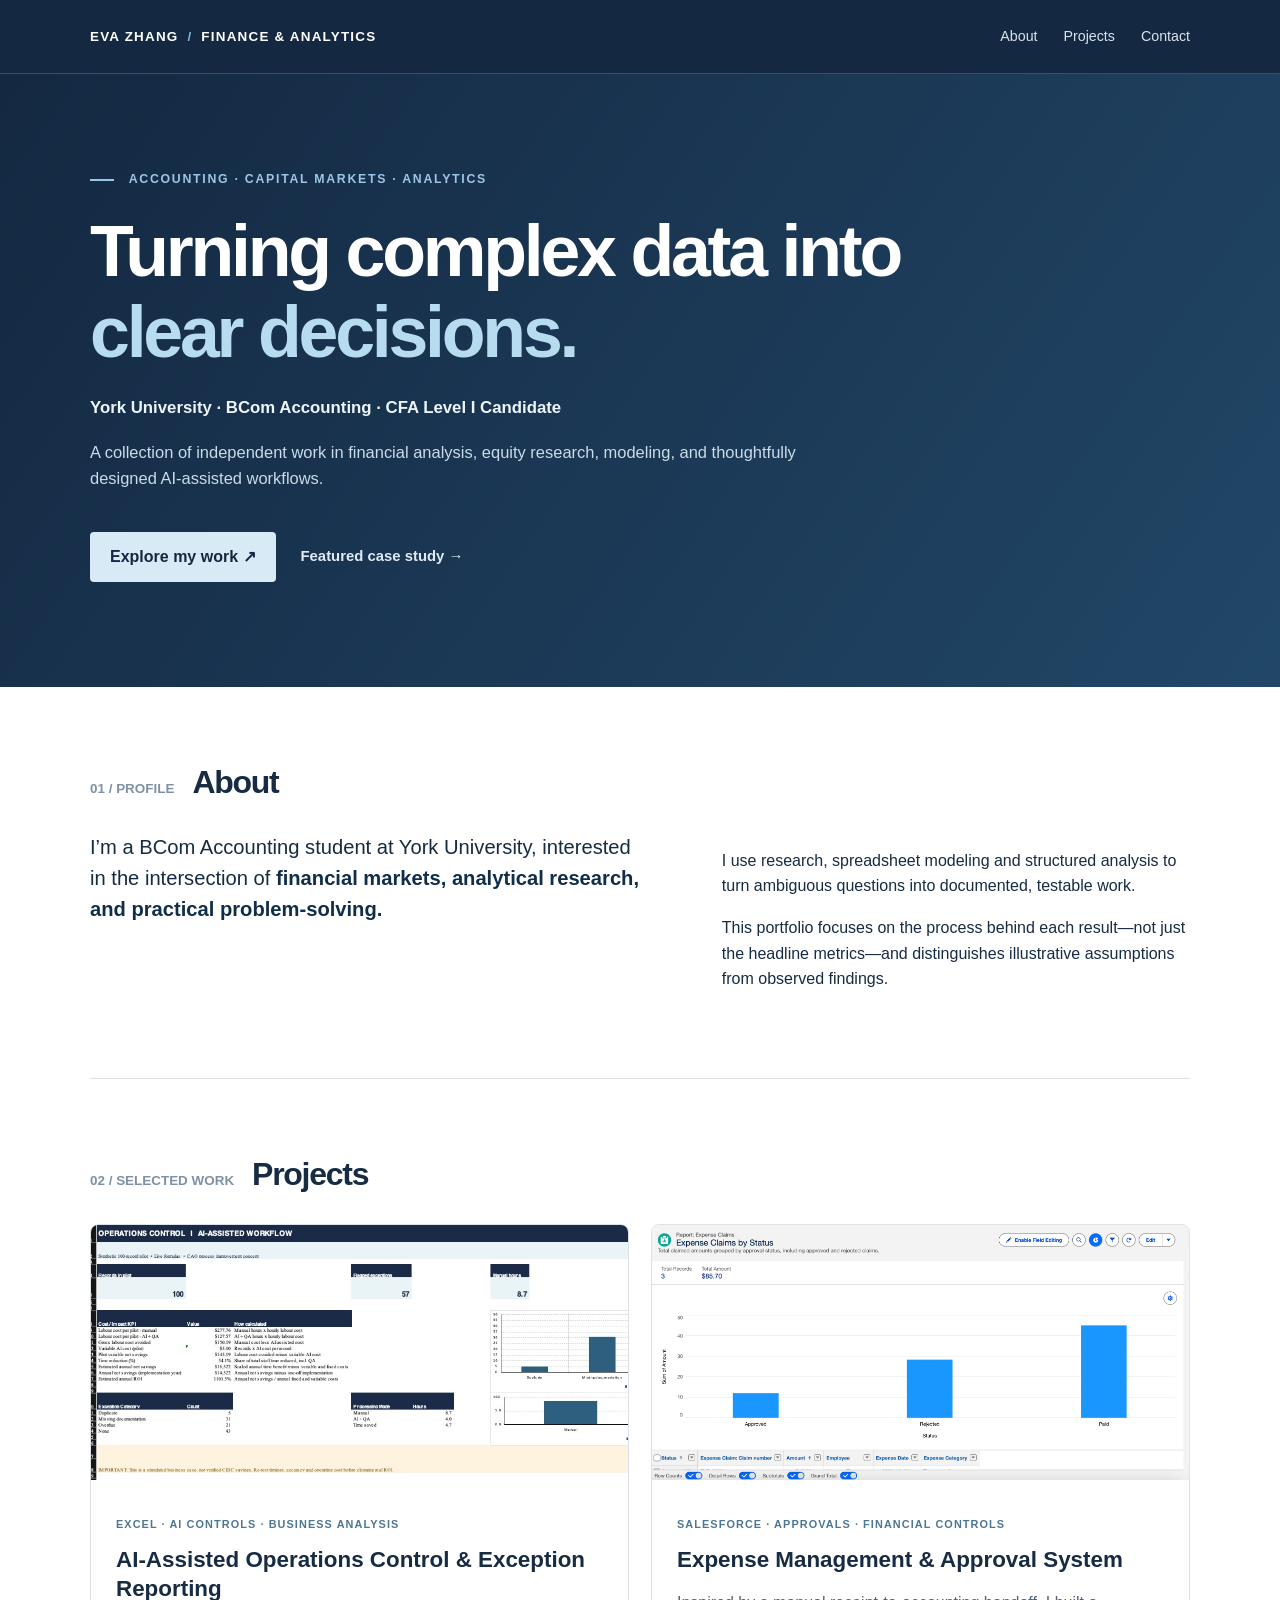
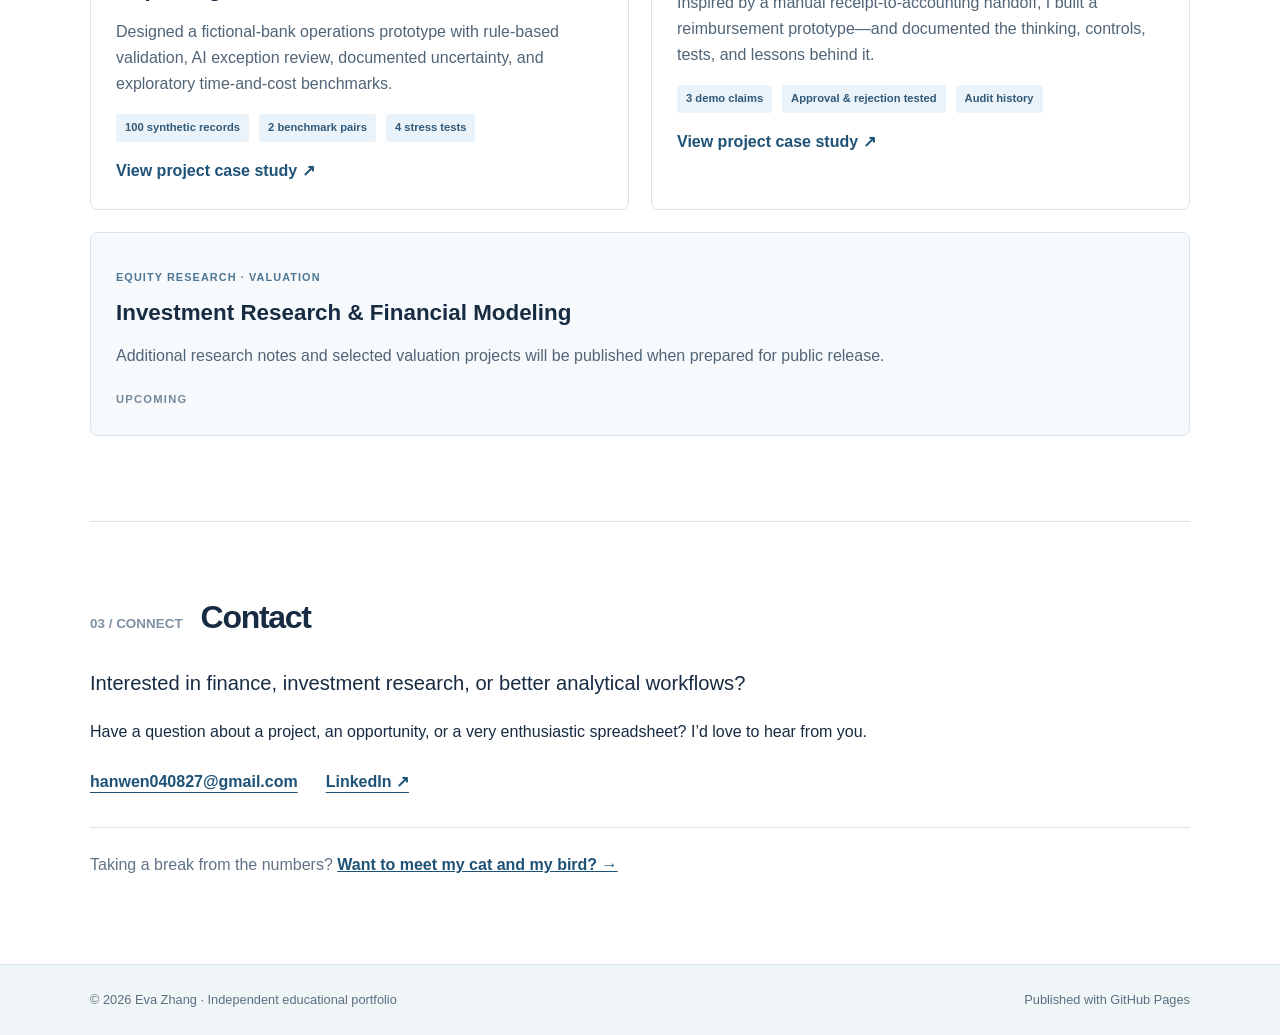
==== commit 9dcddc2b: "Add files via upload" ====
--- a/index.html
+++ b/index.html
@@ -33,11 +33,11 @@
      <a class="text-link" href="operations-control.html">View project case study <span aria-hidden="true">↗</span></a></div>
   </article>
   <article class="project-card">
-   <a class="image-link" href="expense-management.html" aria-label="View Salesforce expense management case study"><img src="assets/salesforce-approved.png" alt="Salesforce demo expense approved by the designated approver, with a saved review comment" loading="lazy"></a>
+   <a class="image-link" href="expense-management.html" aria-label="View Salesforce expense management case study"><img src="assets/salesforce-report.png" alt="Salesforce expense report showing three demonstration claims totalling $85.70" loading="lazy"></a>
    <div class="card-content"><p class="tag">SALESFORCE · APPROVALS · FINANCIAL CONTROLS</p><h3>Expense Management &amp; Approval System</h3><p>Inspired by a manual receipt-to-accounting handoff, I built a reimbursement prototype—and documented the thinking, controls, tests, and lessons behind it.</p><div class="project-facts"><span>3 demo claims</span><span>Approval &amp; rejection tested</span><span>Audit history</span></div><a class="text-link" href="expense-management.html">View project case study ↗</a></div>
   </article>
   <article class="project-card future"><div class="card-content"><p class="tag">EQUITY RESEARCH · VALUATION</p><h3>Investment Research & Financial Modeling</h3><p>Additional research notes and selected valuation projects will be published when prepared for public release.</p><span class="subtle-label">UPCOMING</span></div></article>
 </div></section>
-<section id="contact" class="container section contact"><div class="section-heading"><span class="section-number">03 / CONNECT</span><h2>Contact</h2></div><p class="lead contact-lead">Interested in finance, investment research, or better analytical workflows?</p><p>Professional contact details and LinkedIn profile will be added after review. For now, explore the case study and supporting methodology.</p><a class="text-link" href="operations-control.html">Explore the operations case study ↗</a></section>
+<section id="contact" class="container section contact"><div class="section-heading"><span class="section-number">03 / CONNECT</span><h2>Contact</h2></div><p class="lead contact-lead">Interested in finance, investment research, or better analytical workflows?</p><p>Have a question about a project, an opportunity, or a very enthusiastic spreadsheet? I’d love to hear from you.</p><div class="contact-links"><a href="mailto:hanwen040827@gmail.com">hanwen040827@gmail.com</a><a href="https://www.linkedin.com/in/eva-zhang3124/" target="_blank" rel="noopener noreferrer">LinkedIn ↗</a></div><p class="pet-invite">Taking a break from the numbers? <a href="the-team.html">Want to meet my cat and my bird? →</a></p></section>
 </main><footer class="footer"><div class="container footer-inner"><span>© 2026 Eva Zhang · Independent educational portfolio</span><span>Published with GitHub Pages</span></div></footer>
 </body></html>
--- a/styles.css
+++ b/styles.css
@@ -7,3 +7,6 @@
 
 /* Narrative project article */
 .project-story .case-section>p,.story-prose,.story-outcome{max-width:850px}.project-story .case-section>p{font-size:1.04rem;line-height:1.85}.story-outcome{margin-top:26px;border-left:3px solid #527e9e;padding:15px 22px;background:#f4f8fb}.story-outcome p{margin:6px 0 0}.project-story h2{line-height:1.25}.project-story .section-heading{align-items:flex-start;flex-direction:column;gap:12px}
+
+/* Contact, roadmap and personal detour */
+.contact-links{display:flex;flex-wrap:wrap;gap:14px 28px;margin:25px 0}.contact-links a{color:#1e5277;font-weight:700;text-underline-offset:5px;overflow-wrap:anywhere}.pet-invite{margin-top:32px;padding-top:24px;border-top:1px solid var(--line);color:var(--muted)}.pet-invite a{color:#1e5277;font-weight:650}.roadmap-grid,.pet-grid{display:grid;grid-template-columns:1fr 1fr;gap:24px;margin:30px 0}.roadmap-grid .sidebar-facts{padding:26px}.roadmap-grid p{font-size:.95rem;line-height:1.8}.pet-card{border:1px solid var(--line);border-radius:10px;overflow:hidden;background:#f8fafb}.pet-card>img{display:block;width:100%;height:auto;aspect-ratio:3/4;object-fit:cover}.pet-card h2 small{font-size:1rem;color:var(--muted);font-weight:500}.pet-card .tag{color:#4d7694}.pet-signoff{margin-top:32px;color:var(--muted)}.project-story .dashboard-figure{margin-top:24px;margin-bottom:24px}@media(max-width:680px){.roadmap-grid,.pet-grid{grid-template-columns:1fr}.contact-links{flex-direction:column}}@media(prefers-reduced-motion:reduce){html{scroll-behavior:auto}.image-link img{transition:none}}
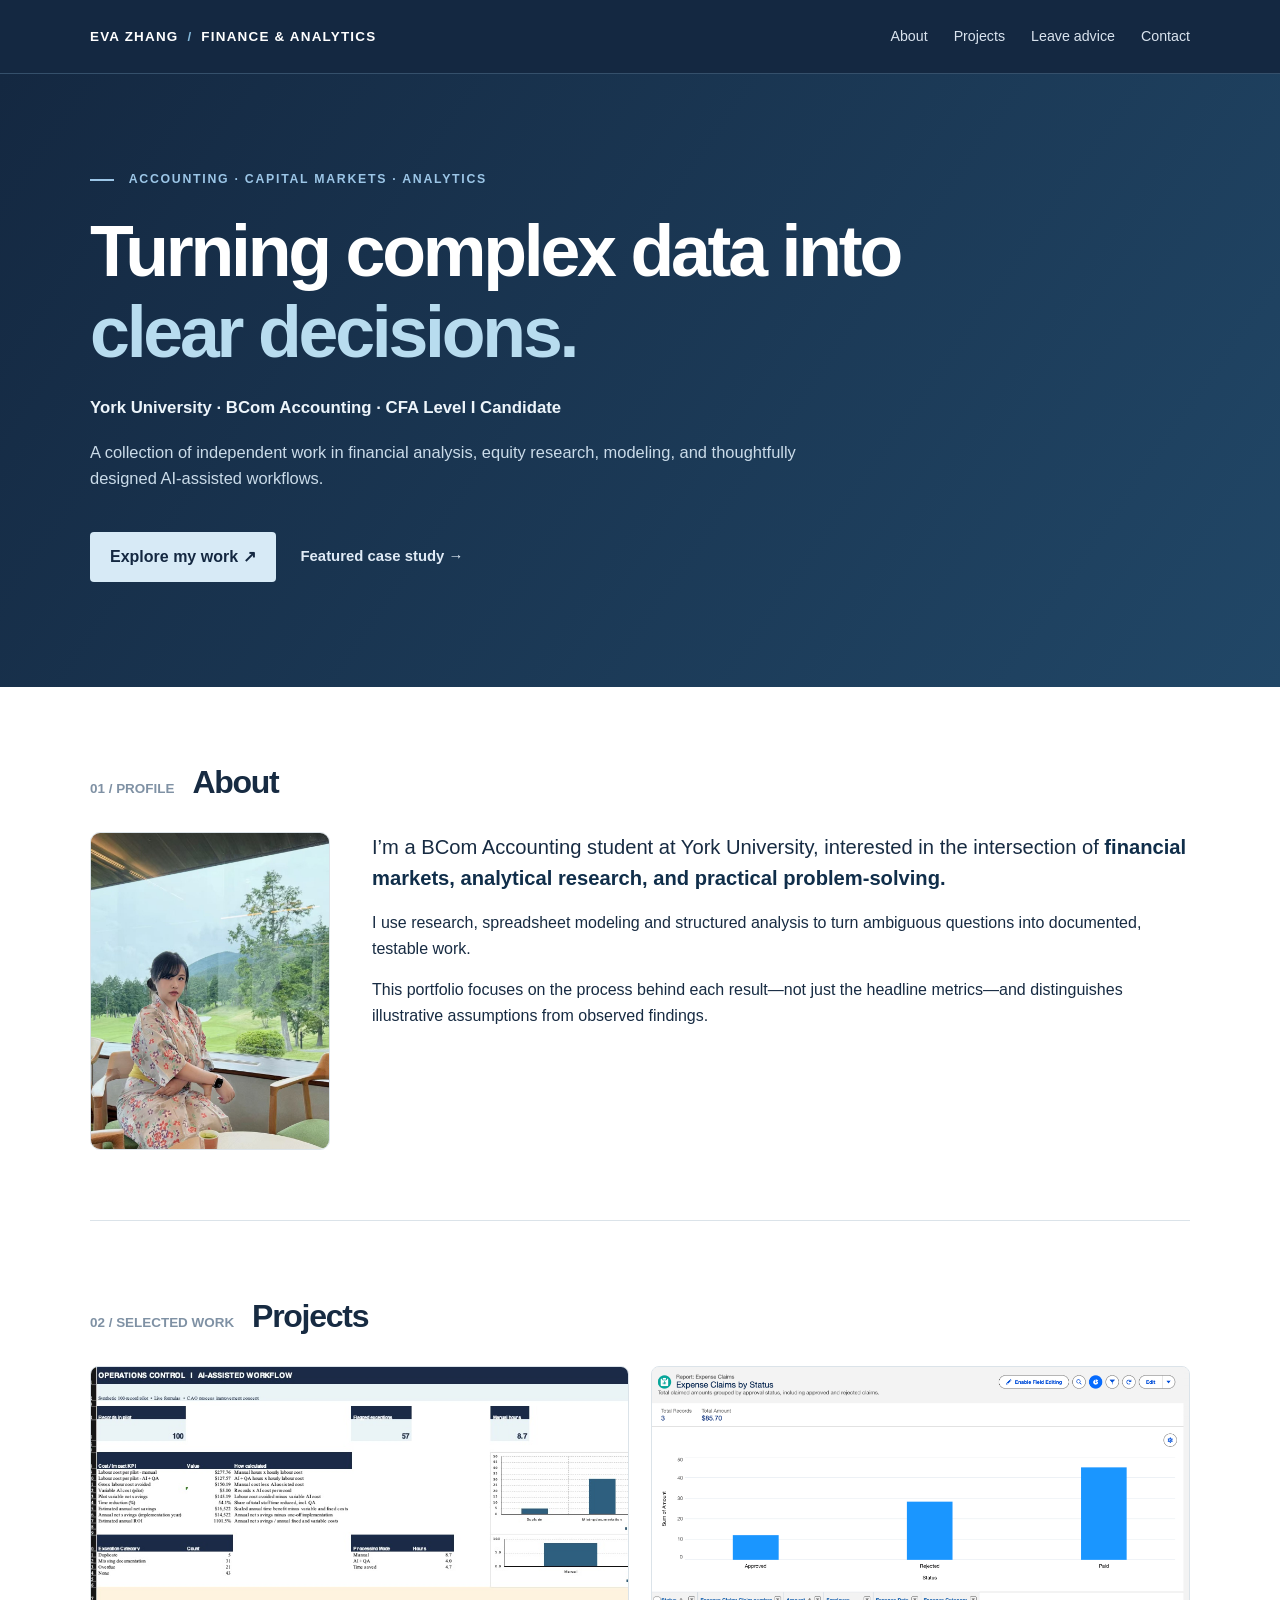
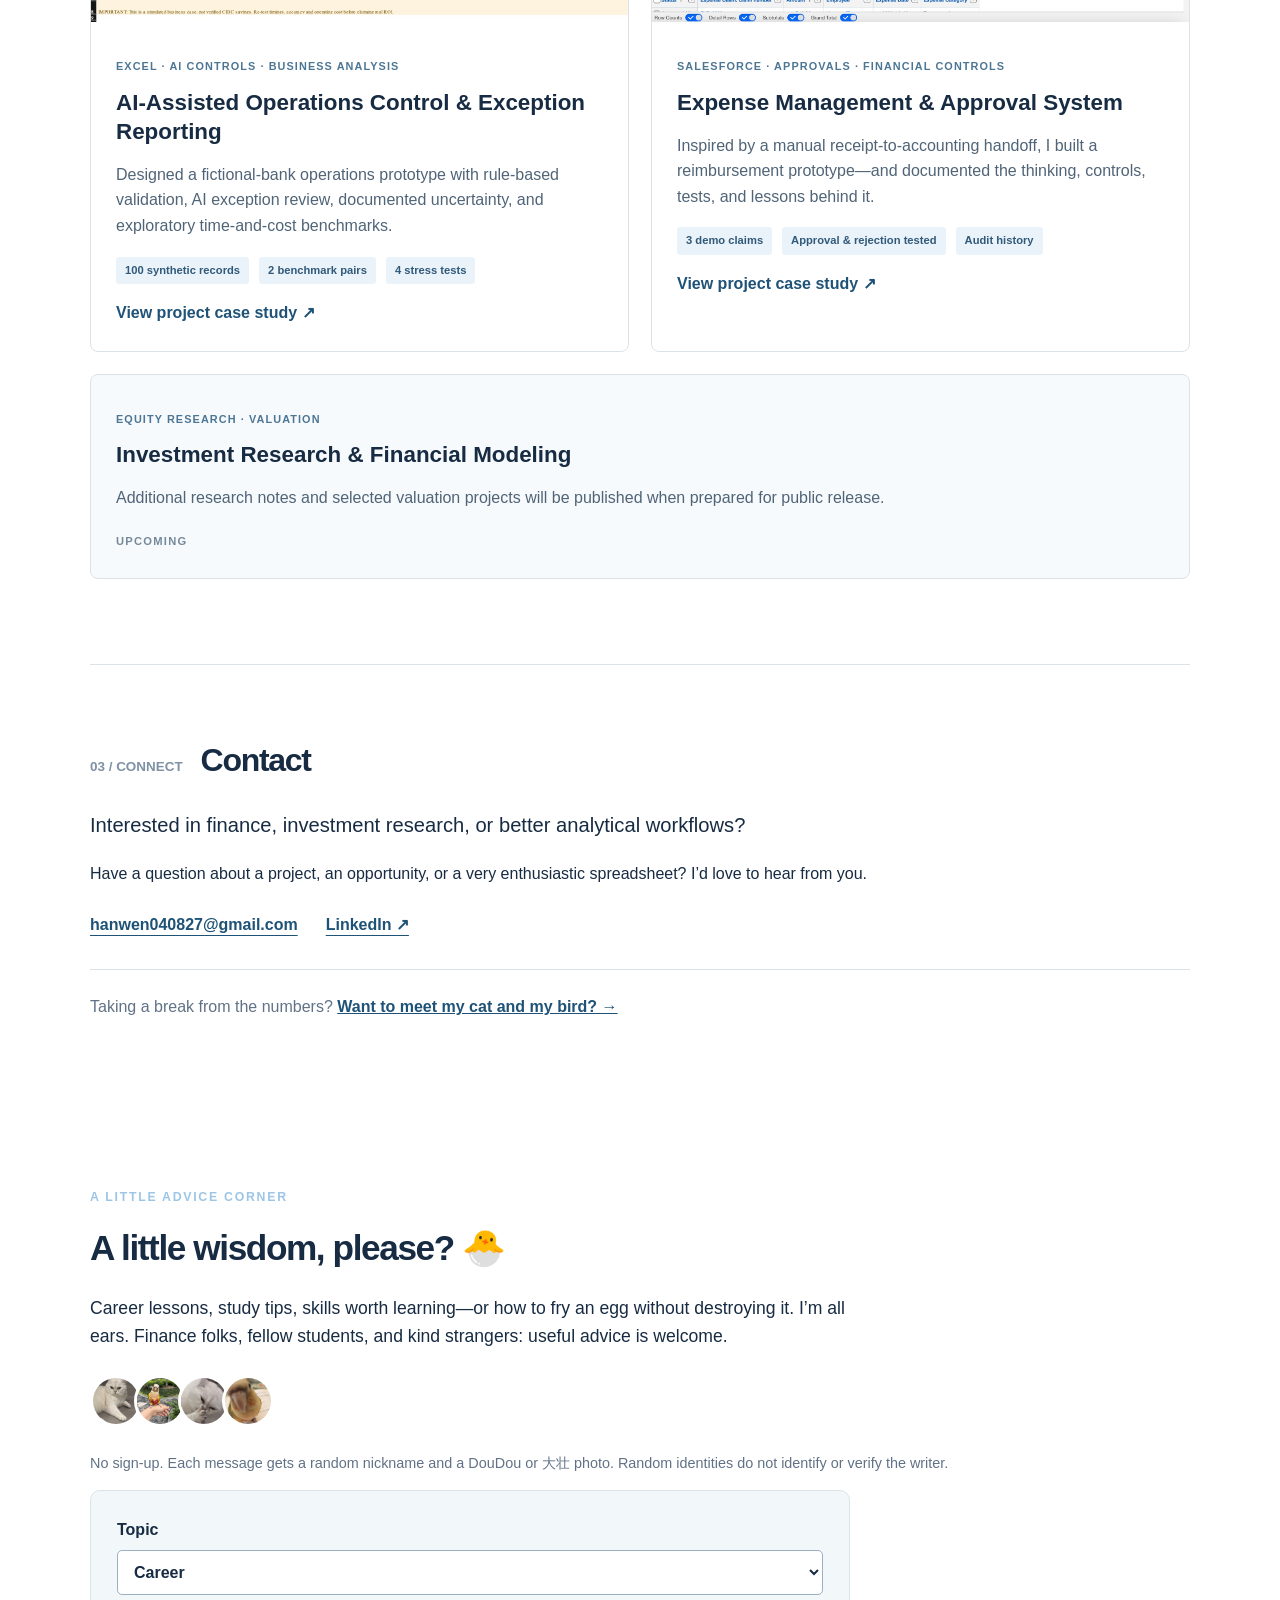
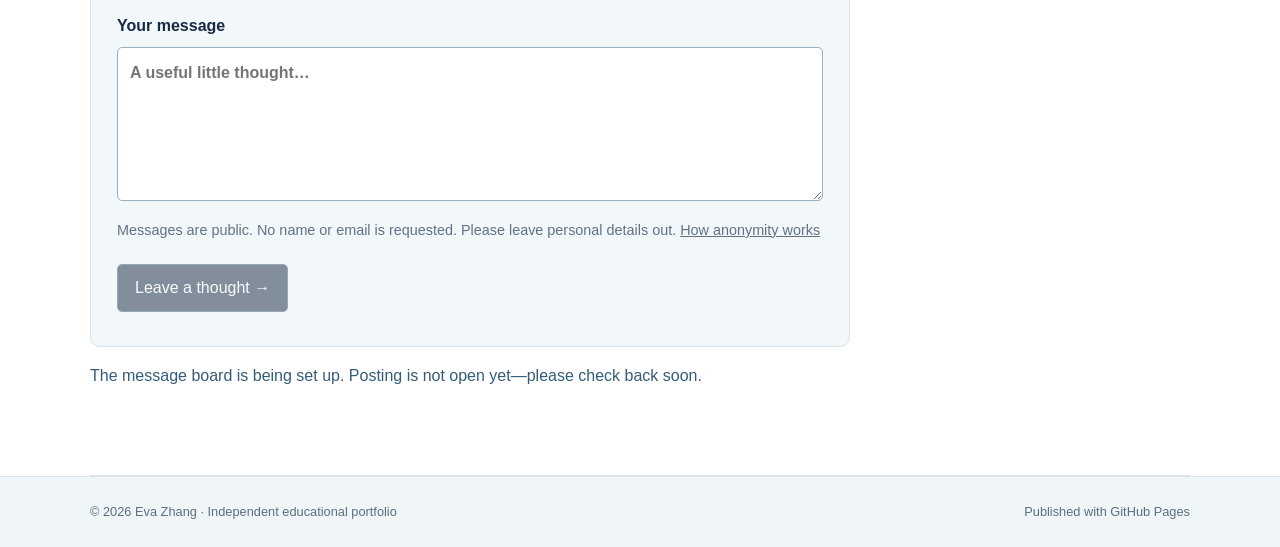
==== commit a90801da: "Add files via upload" ====
--- a/index.html
+++ b/index.html
@@ -10,7 +10,7 @@
 <body>
 <header class="site-header"><nav class="container nav" aria-label="Primary navigation">
   <a class="brand" href="index.html">EVA ZHANG <span class="brand-slash">/</span> FINANCE & ANALYTICS</a>
-  <div class="nav-links"><a href="#about">About</a><a href="#projects">Projects</a><a href="#contact">Contact</a></div>
+  <div class="nav-links"><a href="#about">About</a><a href="#projects">Projects</a><a href="#wisdom">Leave advice</a><a href="#contact">Contact</a></div>
 </nav></header>
 <main>
 <section class="hero"><div class="container hero-inner">
@@ -21,8 +21,8 @@
   <div class="hero-actions"><a class="primary-link" href="#projects">Explore my work <span aria-hidden="true">↗</span></a><a class="secondary-link" href="operations-control.html">Featured case study →</a></div>
 </div></section>
 <section class="container section" id="about"><div class="section-heading"><span class="section-number">01 / PROFILE</span><h2>About</h2></div>
-  <div class="about-layout"><p class="lead">I’m a BCom Accounting student at York University, interested in the intersection of <strong>financial markets, analytical research, and practical problem-solving.</strong></p>
-  <div><p>I use research, spreadsheet modeling and structured analysis to turn ambiguous questions into documented, testable work.</p><p>This portfolio focuses on the process behind each result—not just the headline metrics—and distinguishes illustrative assumptions from observed findings.</p></div></div>
+  <div class="about-with-photo"><figure class="profile-photo"><img src="assets/eva-portrait.jpg" alt="Eva Zhang seated beside a window overlooking a green landscape" width="900" height="1197" loading="lazy"></figure><div class="about-layout"><p class="lead">I’m a BCom Accounting student at York University, interested in the intersection of <strong>financial markets, analytical research, and practical problem-solving.</strong></p>
+  <div><p>I use research, spreadsheet modeling and structured analysis to turn ambiguous questions into documented, testable work.</p><p>This portfolio focuses on the process behind each result—not just the headline metrics—and distinguishes illustrative assumptions from observed findings.</p></div></div></div>
 </section>
 <section class="container section projects-section" id="projects"><div class="section-heading"><span class="section-number">02 / SELECTED WORK</span><h2>Projects</h2></div>
 <div class="project-grid">
@@ -39,5 +39,5 @@
   <article class="project-card future"><div class="card-content"><p class="tag">EQUITY RESEARCH · VALUATION</p><h3>Investment Research & Financial Modeling</h3><p>Additional research notes and selected valuation projects will be published when prepared for public release.</p><span class="subtle-label">UPCOMING</span></div></article>
 </div></section>
 <section id="contact" class="container section contact"><div class="section-heading"><span class="section-number">03 / CONNECT</span><h2>Contact</h2></div><p class="lead contact-lead">Interested in finance, investment research, or better analytical workflows?</p><p>Have a question about a project, an opportunity, or a very enthusiastic spreadsheet? I’d love to hear from you.</p><div class="contact-links"><a href="mailto:hanwen040827@gmail.com">hanwen040827@gmail.com</a><a href="https://www.linkedin.com/in/eva-zhang3124/" target="_blank" rel="noopener noreferrer">LinkedIn ↗</a></div><p class="pet-invite">Taking a break from the numbers? <a href="the-team.html">Want to meet my cat and my bird? →</a></p></section>
-</main><footer class="footer"><div class="container footer-inner"><span>© 2026 Eva Zhang · Independent educational portfolio</span><span>Published with GitHub Pages</span></div></footer>
-</body></html>
+<section class="container section discussion" id="wisdom" data-thread="wisdom"><p class="tag">A LITTLE ADVICE CORNER</p><h2>A little wisdom, please? 🐣</h2><p class="discussion-intro">Career lessons, study tips, skills worth learning—or how to fry an egg without destroying it. I’m all ears. Finance folks, fellow students, and kind strangers: useful advice is welcome.</p><div class="avatar-strip" aria-label="Some of your randomly assigned photo avatars"><img src="assets/avatars/pet-2.jpg" alt="DouDou"><img src="assets/avatars/pet-1.jpg" alt="大壮"><img src="assets/avatars/pet-0.jpg" alt="DouDou"><img src="assets/avatars/pet-5.jpg" alt="大壮"></div><p class="muted">No sign-up. Each message gets a random nickname and a DouDou or 大壮 photo. Random identities do not identify or verify the writer.</p><form class="comment-form"><label>Topic<select name="category"><option>Career</option><option>Study</option><option>Skills</option><option>Life</option><option>Eggs &amp; other wisdom</option></select></label><label>Your message<textarea name="body" required minlength="2" maxlength="2000" rows="5" placeholder="A useful little thought…" aria-describedby="wisdom-privacy"></textarea></label><label class="comment-trap" aria-hidden="true">Leave empty<input name="website" tabindex="-1" autocomplete="off"></label><p class="muted" id="wisdom-privacy">Messages are public. No name or email is requested. Please leave personal details out. <a href="comment-privacy.html">How anonymity works</a></p><button type="submit" class="comment-button" disabled>Leave a thought →</button></form><p class="comment-status" role="status" aria-live="polite">Connecting to the message board…</p><div class="comment-list"></div><button class="comment-more" type="button" hidden>Older messages ↓</button><noscript>Please enable JavaScript to use the message board.</noscript></section></main><footer class="footer"><div class="container footer-inner"><span>© 2026 Eva Zhang · Independent educational portfolio</span><span>Published with GitHub Pages</span></div></footer>
+<script src="comments-config.js"></script><script src="comments.js" defer></script></body></html>
--- a/styles.css
+++ b/styles.css
@@ -10,3 +10,8 @@
 
 /* Contact, roadmap and personal detour */
 .contact-links{display:flex;flex-wrap:wrap;gap:14px 28px;margin:25px 0}.contact-links a{color:#1e5277;font-weight:700;text-underline-offset:5px;overflow-wrap:anywhere}.pet-invite{margin-top:32px;padding-top:24px;border-top:1px solid var(--line);color:var(--muted)}.pet-invite a{color:#1e5277;font-weight:650}.roadmap-grid,.pet-grid{display:grid;grid-template-columns:1fr 1fr;gap:24px;margin:30px 0}.roadmap-grid .sidebar-facts{padding:26px}.roadmap-grid p{font-size:.95rem;line-height:1.8}.pet-card{border:1px solid var(--line);border-radius:10px;overflow:hidden;background:#f8fafb}.pet-card>img{display:block;width:100%;height:auto;aspect-ratio:3/4;object-fit:cover}.pet-card h2 small{font-size:1rem;color:var(--muted);font-weight:500}.pet-card .tag{color:#4d7694}.pet-signoff{margin-top:32px;color:var(--muted)}.project-story .dashboard-figure{margin-top:24px;margin-bottom:24px}@media(max-width:680px){.roadmap-grid,.pet-grid{grid-template-columns:1fr}.contact-links{flex-direction:column}}@media(prefers-reduced-motion:reduce){html{scroll-behavior:auto}.image-link img{transition:none}}
+/* Shared discussions */
+.discussion{max-width:1100px}.discussion h2{font-size:clamp(1.6rem,3vw,2.2rem)}.discussion-intro{max-width:760px;font-size:1.1rem}.avatar-strip{display:flex;margin:25px 0}.avatar-strip img{width:52px;height:52px;object-fit:cover;border:3px solid white;border-radius:50%;margin-right:-8px}.comment-form{max-width:760px;padding:26px;background:#f2f7fa;border:1px solid var(--line);border-radius:10px}.comment-form label{display:block;font-weight:650;margin-bottom:18px}.comment-form select,.comment-form textarea,#admin-token{display:block;margin-top:8px;border:1px solid #9aafc1;border-radius:5px;padding:12px;font:inherit;color:var(--ink);background:white;max-width:100%;width:100%}.comment-form textarea{resize:vertical}.comment-button,.comment-more{font:inherit;cursor:pointer;border-radius:5px;padding:10px 17px;margin:8px 10px 8px 0;border:1px solid #335b7b}.comment-button{background:var(--navy);color:white}.comment-more{background:white;color:var(--ink)}button:disabled{opacity:.5;cursor:not-allowed}.comment-status{min-height:1.6em;color:#345c78}.comment-list{max-width:800px}.comment{border-top:1px solid var(--line);padding:25px 0}.comment-head{display:flex;align-items:center;gap:12px;flex-wrap:wrap}.comment-head img{width:45px;height:45px;object-fit:cover;border-radius:50%}.comment-category{font-size:.78rem;background:#eaf3f7;padding:4px 8px;border-radius:4px}.comment time{font-size:.8rem;color:var(--muted)}.comment-body{white-space:pre-wrap;overflow-wrap:anywhere}.comment-trap{position:absolute!important;width:1px;height:1px;overflow:hidden;clip-path:inset(50%)}.comment-dialog{border:1px solid var(--line);border-radius:12px;padding:28px;max-width:520px;width:calc(100% - 32px);color:var(--ink)}.comment-dialog::backdrop{background:#142841a8}.comment-dialog h2{line-height:1.3}.comment-dialog .comment-button{margin-right:0}#admin-login{max-width:600px}
+
+/* Personal portrait beside About */
+.about-with-photo{display:grid;grid-template-columns:240px 1fr;gap:42px;align-items:start}.profile-photo{margin:0}.profile-photo img{display:block;width:100%;height:auto;border-radius:10px;border:1px solid var(--line)}.about-with-photo .about-layout{grid-template-columns:1fr;gap:16px}.about-with-photo .about-layout p{margin-top:0}@media(max-width:680px){.about-with-photo{grid-template-columns:1fr;gap:25px}.profile-photo{max-width:240px}.about-with-photo .about-layout{gap:12px}}
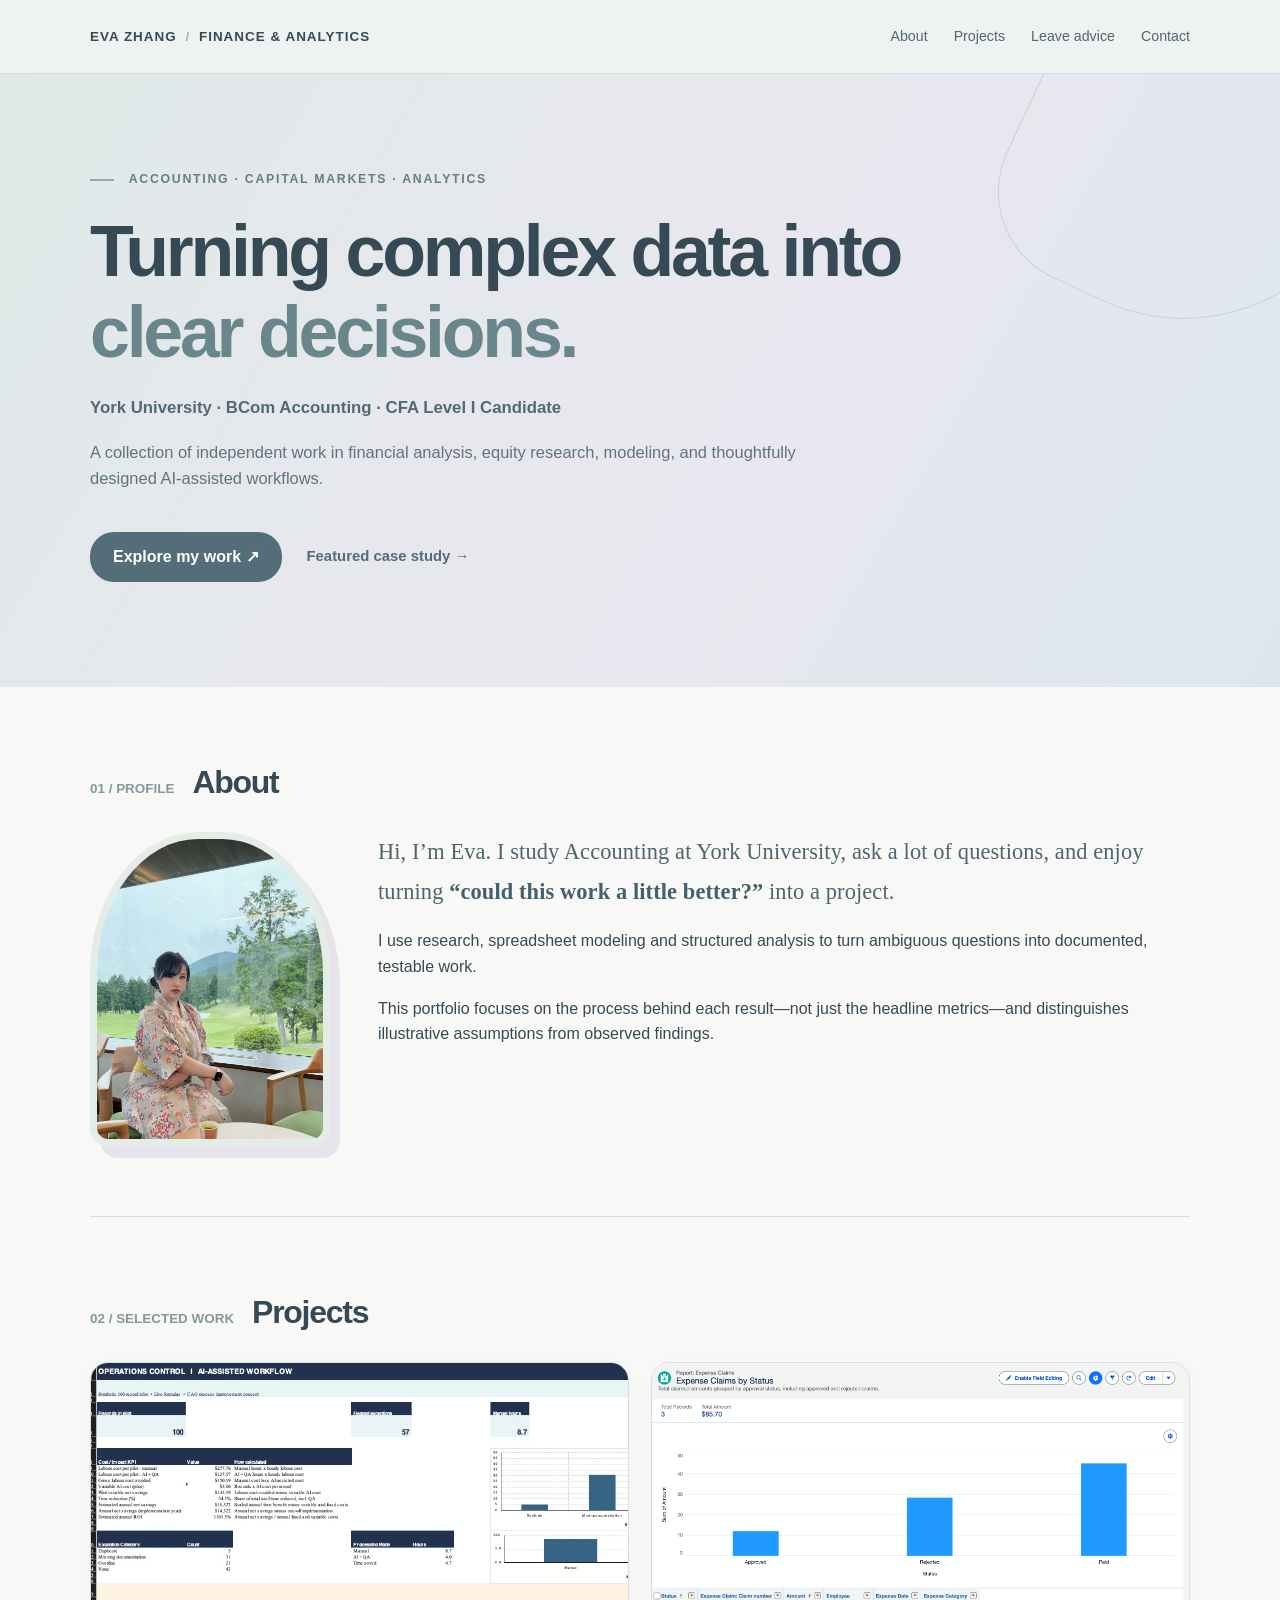
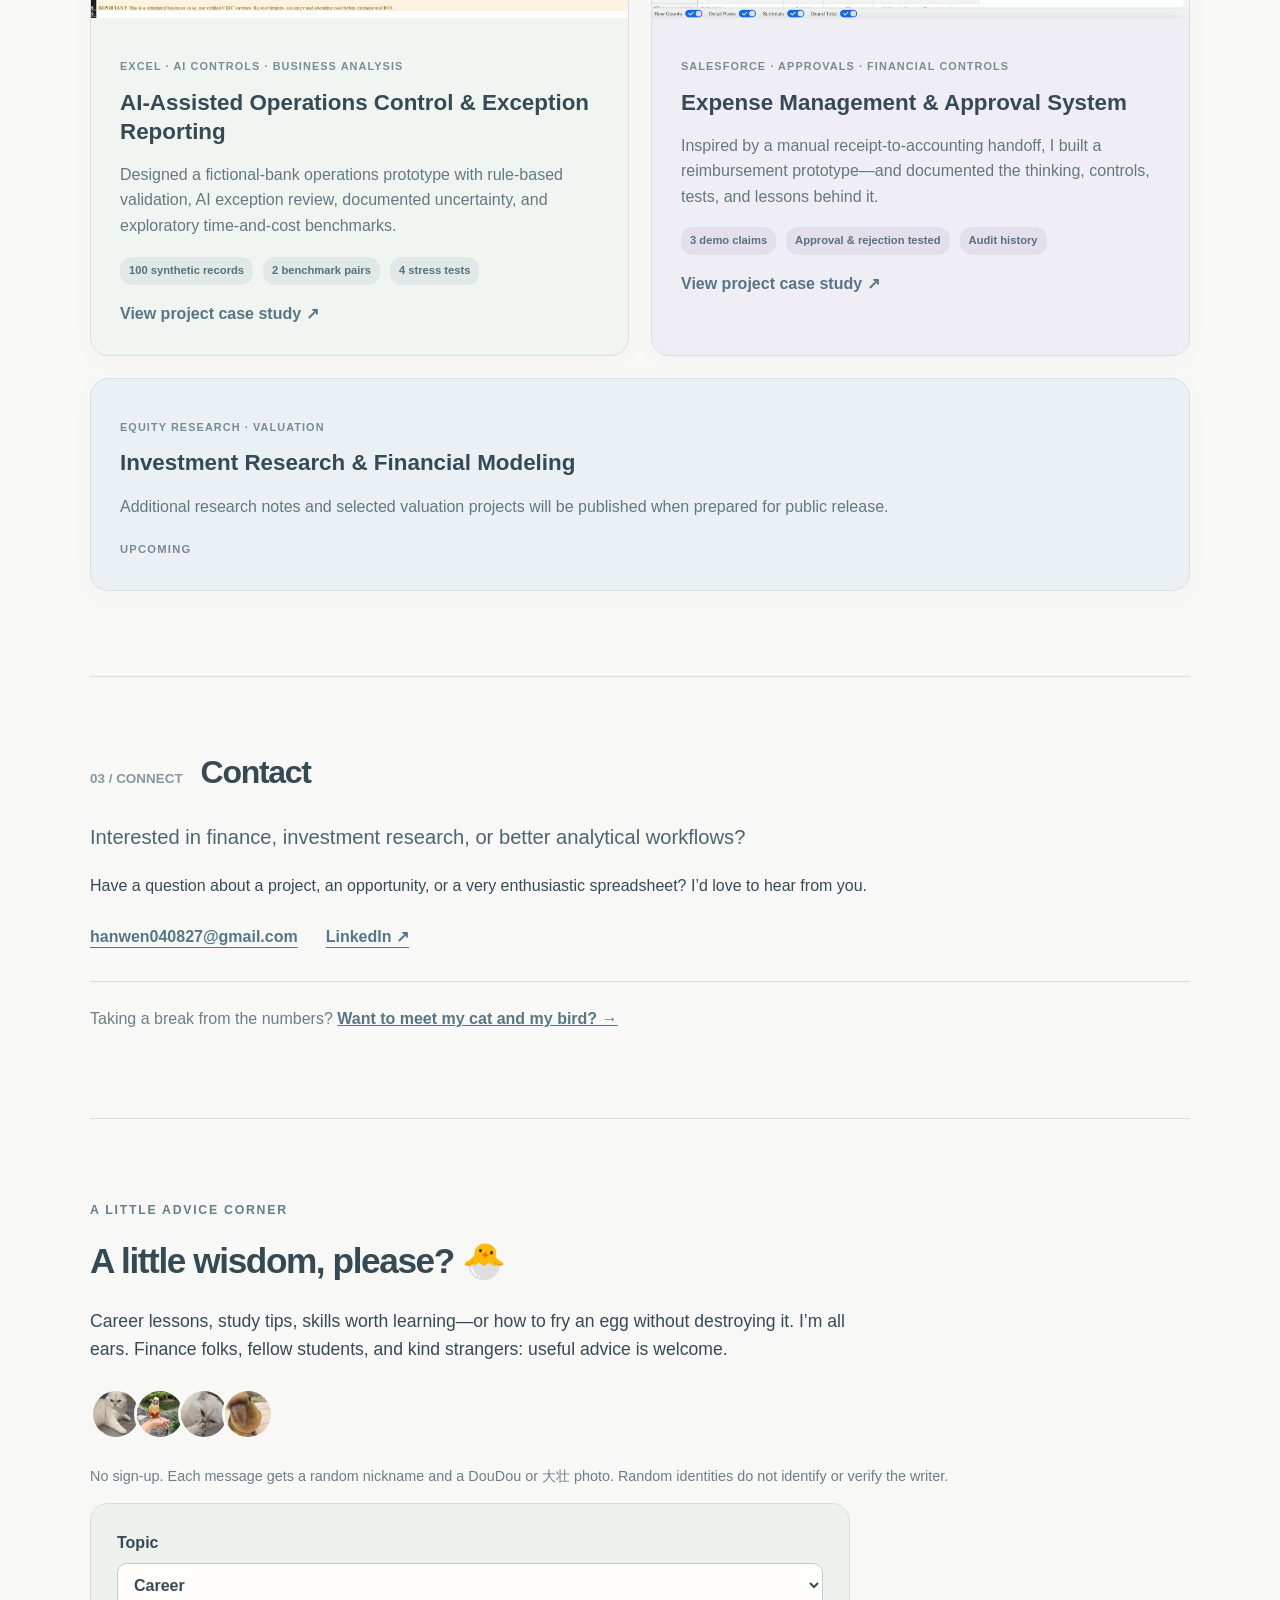
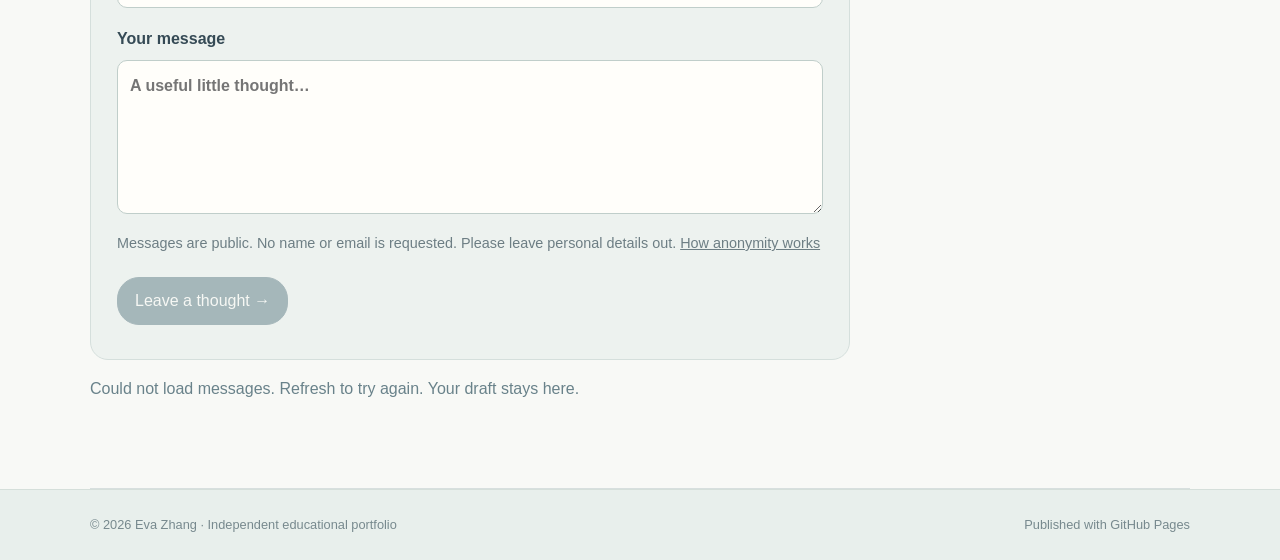
==== commit 99d43e86: "Add files via upload" ====
--- a/index.html
+++ b/index.html
@@ -21,7 +21,7 @@
   <div class="hero-actions"><a class="primary-link" href="#projects">Explore my work <span aria-hidden="true">↗</span></a><a class="secondary-link" href="operations-control.html">Featured case study →</a></div>
 </div></section>
 <section class="container section" id="about"><div class="section-heading"><span class="section-number">01 / PROFILE</span><h2>About</h2></div>
-  <div class="about-with-photo"><figure class="profile-photo"><img src="assets/eva-portrait.jpg" alt="Eva Zhang seated beside a window overlooking a green landscape" width="900" height="1197" loading="lazy"></figure><div class="about-layout"><p class="lead">I’m a BCom Accounting student at York University, interested in the intersection of <strong>financial markets, analytical research, and practical problem-solving.</strong></p>
+  <div class="about-with-photo"><figure class="profile-photo"><img src="assets/eva-portrait.jpg" alt="Eva Zhang seated beside a window overlooking a green landscape" width="900" height="1197" loading="lazy"></figure><div class="about-layout"><p class="lead">Hi, I’m Eva. I study Accounting at York University, ask a lot of questions, and enjoy turning <strong>“could this work a little better?”</strong> into a project.</p>
   <div><p>I use research, spreadsheet modeling and structured analysis to turn ambiguous questions into documented, testable work.</p><p>This portfolio focuses on the process behind each result—not just the headline metrics—and distinguishes illustrative assumptions from observed findings.</p></div></div></div>
 </section>
 <section class="container section projects-section" id="projects"><div class="section-heading"><span class="section-number">02 / SELECTED WORK</span><h2>Projects</h2></div>
--- a/styles.css
+++ b/styles.css
@@ -15,3 +15,18 @@
 
 /* Personal portrait beside About */
 .about-with-photo{display:grid;grid-template-columns:240px 1fr;gap:42px;align-items:start}.profile-photo{margin:0}.profile-photo img{display:block;width:100%;height:auto;border-radius:10px;border:1px solid var(--line)}.about-with-photo .about-layout{grid-template-columns:1fr;gap:16px}.about-with-photo .about-layout p{margin-top:0}@media(max-width:680px){.about-with-photo{grid-template-columns:1fr;gap:25px}.profile-photo{max-width:240px}.about-with-photo .about-layout{gap:12px}}
+/* Cool Morandi palette — portfolio visual refresh */
+:root{--navy:#425866;--navy2:#526c76;--ink:#354a55;--muted:#6d7e84;--blue:#cedde3;--pale:#edf2f1;--line:#d7dfde;--white:#fffefa}
+body{background:#f8f9f6;color:var(--ink)}
+.site-header{background:#eef2f0;color:var(--ink);border-bottom:1px solid var(--line)}
+.brand{letter-spacing:.075em}.brand-slash{color:#9caeb7}.nav-links a{color:#526874}
+.hero,.case-hero{background:linear-gradient(120deg,#e0e9e8 0%,#e9e7ef 58%,#dce7ed 100%);color:var(--ink);position:relative;overflow:hidden}
+.hero:after,.case-hero:after{content:"";position:absolute;right:-85px;top:-90px;width:340px;height:340px;border:1px solid #b3c4c799;border-radius:48% 52% 67% 33%;transform:rotate(25deg);pointer-events:none}
+.hero-inner,.case-hero>.container{position:relative;z-index:1}.hero h1,.case-hero h1{font-weight:600;letter-spacing:-.045em}.hero h1 em{color:#68868c}.hero-sub{color:#526975}.hero-detail{color:#607480}.eyebrow,.tag{color:#647f87}.eyebrow-line{background:#92a9b0}
+.primary-link{background:#536e79;color:#fffefa;border-radius:24px;padding:12px 23px}.secondary-link,.back-link{color:#536d78}.case-tags span{border:1px solid #bac9cc;color:#536a75;background:#ffffff40;border-radius:15px}
+.section-number{color:#83999e}.section h2{font-weight:600}.about-layout strong{color:#43616c}.lead{color:#4d656f}
+.project-card{background:#fffefa;border-color:#d7e1df;border-radius:18px;box-shadow:0 5px 24px #52697406}.project-card.featured{background:#f1f5f2}.project-card:not(.featured):not(.future){background:#f0eef5}.project-card.future{background:#eaf0f3}.card-content{padding:29px}.card-content .tag{color:#788c94}.card-content p{color:#647880}.project-facts span{background:#e0e9e7;color:#58717a;border-radius:12px}.project-card:not(.featured) .project-facts span{background:#e3e0ec}.text-link,.contact-links a,.pet-invite a{color:#567685}.image-link{background:#e8eeec}.image-link img{opacity:.96}
+.profile-photo img{border-radius:45% 45% 18px 18px;border:7px solid #e4ece7;box-shadow:10px 12px 0 #e6e3ed}.about-with-photo{gap:48px}.about-with-photo .lead{font-family:"Segoe Print","Bradley Hand","Chalkboard SE","Comic Sans MS",cursive;font-weight:400;line-height:1.8;font-size:1.4rem;letter-spacing:.005em}.about-with-photo .lead strong{font-weight:600}
+.notice,.story-outcome{background:#eaf0ed;border-left-color:#a5bcb6;border-radius:0 12px 12px 0}.story-outcome{background:#edf0f5;border-left-color:#aab8cb}.sidebar-facts,.stat{background:#eff3f1;border-color:#d6e0dc;border-radius:14px}.roadmap-grid>.sidebar-facts:nth-child(3n+2){background:#eeedf4}.roadmap-grid>.sidebar-facts:nth-child(3n){background:#e9f0f4}.workflow>div{background:#eef3f1;border-top-color:#a3bcb8;border-radius:12px}.workflow>div:nth-child(even){background:#eeedf3;border-top-color:#bcb3cf}.step-num{color:#8b9fa9}.dashboard-figure{background:#fff;border-radius:14px;border-color:#d9e2df}.expense-table thead,.expense-table tfoot{background:#e7eeeb}.stat strong{color:#577880}.dark-link{background:#597783;color:white}.benchmark-rows{background:#f1f5f2;border-radius:14px}.bar-manual,.dot-manual{background:#829eaa}.bar-ai,.dot-ai{background:#b5aec5}
+.discussion{border-top:1px solid var(--line)}.comment-form{background:#edf2ef;border-color:#d5dfdc;border-radius:18px}.comment-form select,.comment-form textarea,#admin-token{background:#fffefa;border-color:#c0ceca;border-radius:10px}.comment-button{background:#607d87;color:#fffefa;border-color:#607d87;border-radius:22px}.comment-more{background:#f7f8f4;border-color:#bdcdcd;border-radius:22px;color:#5c747d}.comment-status{color:#69828a}.comment-category{background:#e8e5ef;color:#777287;border-radius:12px}.comment-dialog{background:#f8faf6;border-radius:20px}.comment-dialog::backdrop{background:#40586380}.avatar-strip img{border-color:#f8f9f6}.comment-head img{border:2px solid #e0e7e3}.pet-card{background:#edf2ef;border-radius:20px}.pet-card:nth-child(2){background:#eeedf4}.pet-signoff{font-style:italic}.footer{background:#e8efec;border-color:#d5dfda;color:#77898e}.section-heading{gap:18px}a:focus-visible,button:focus-visible,textarea:focus-visible,select:focus-visible,input:focus-visible{outline:3px solid #8b9fb6;outline-offset:4px}.contact{background:transparent}
+@media(max-width:680px){.about-with-photo{gap:34px}.about-with-photo .lead{font-size:1.25rem}.hero:after,.case-hero:after{width:220px;height:220px;right:-100px}.card-content{padding:23px}}
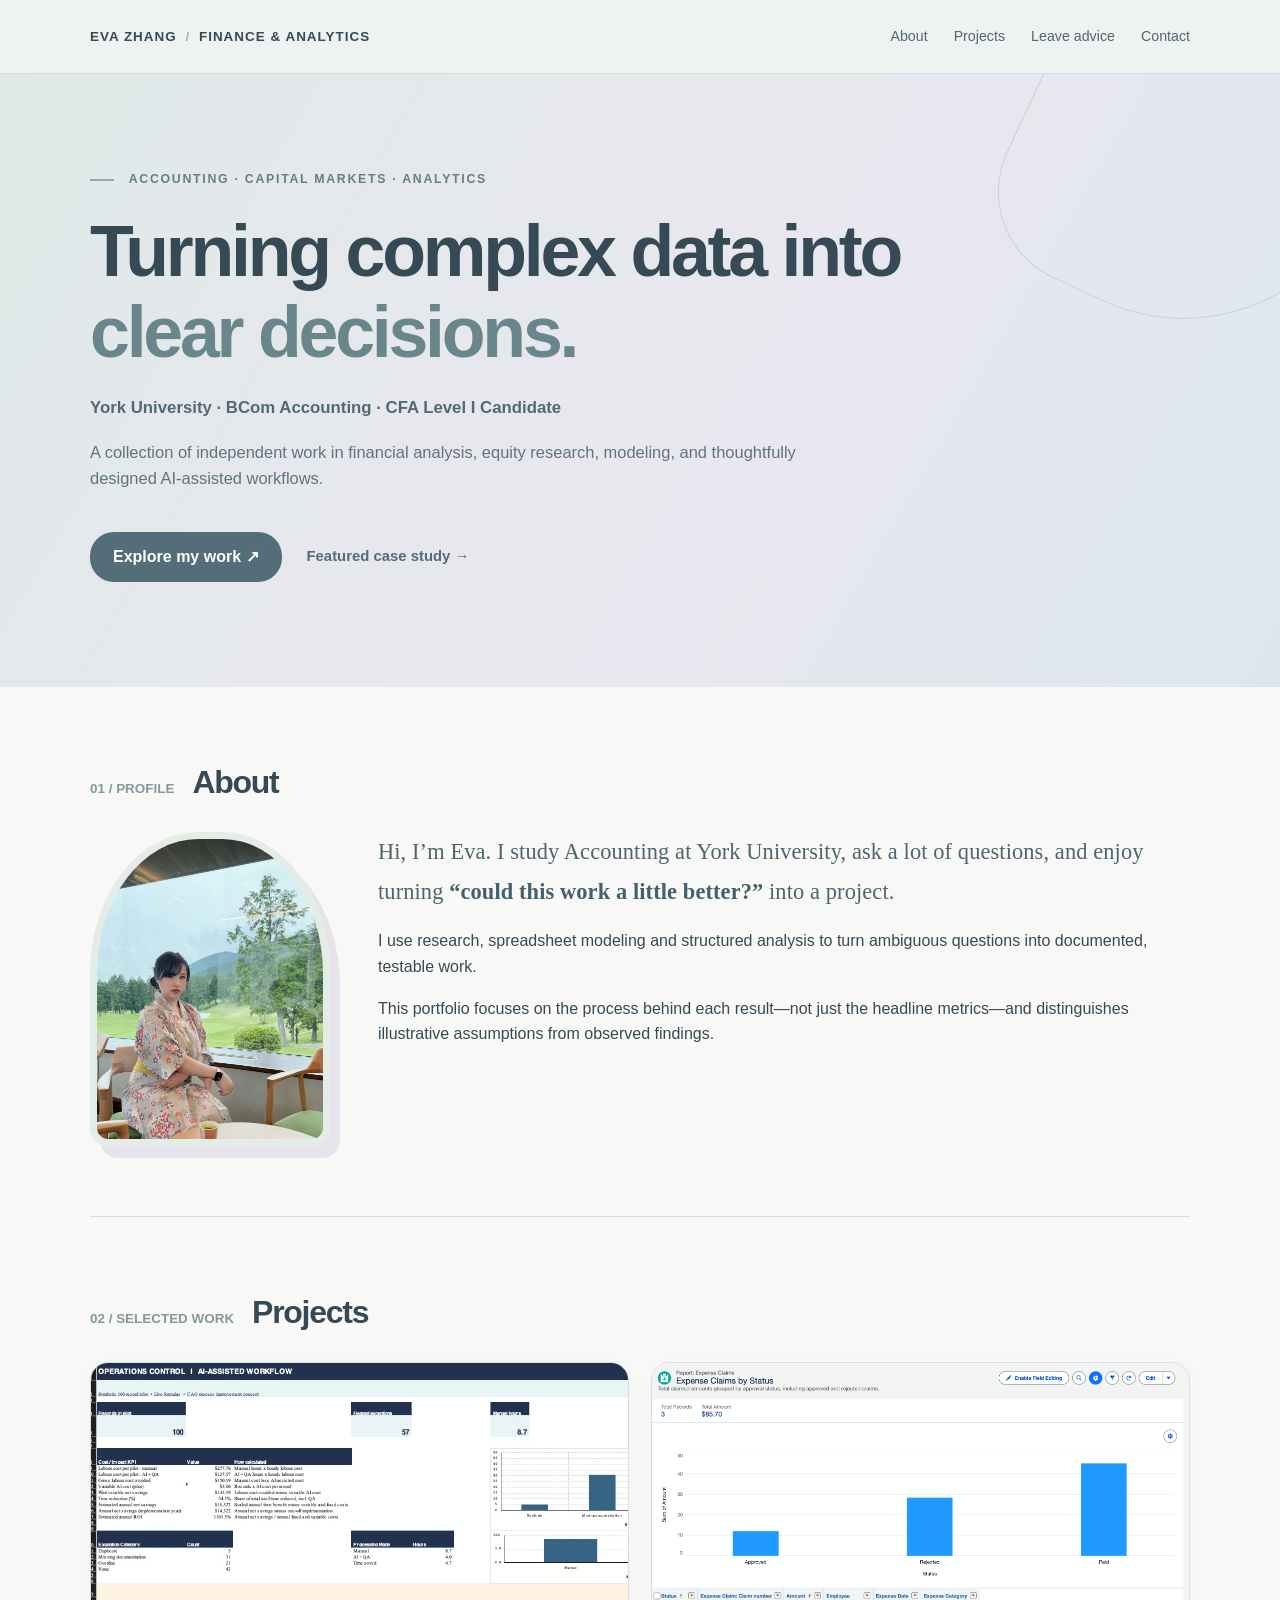
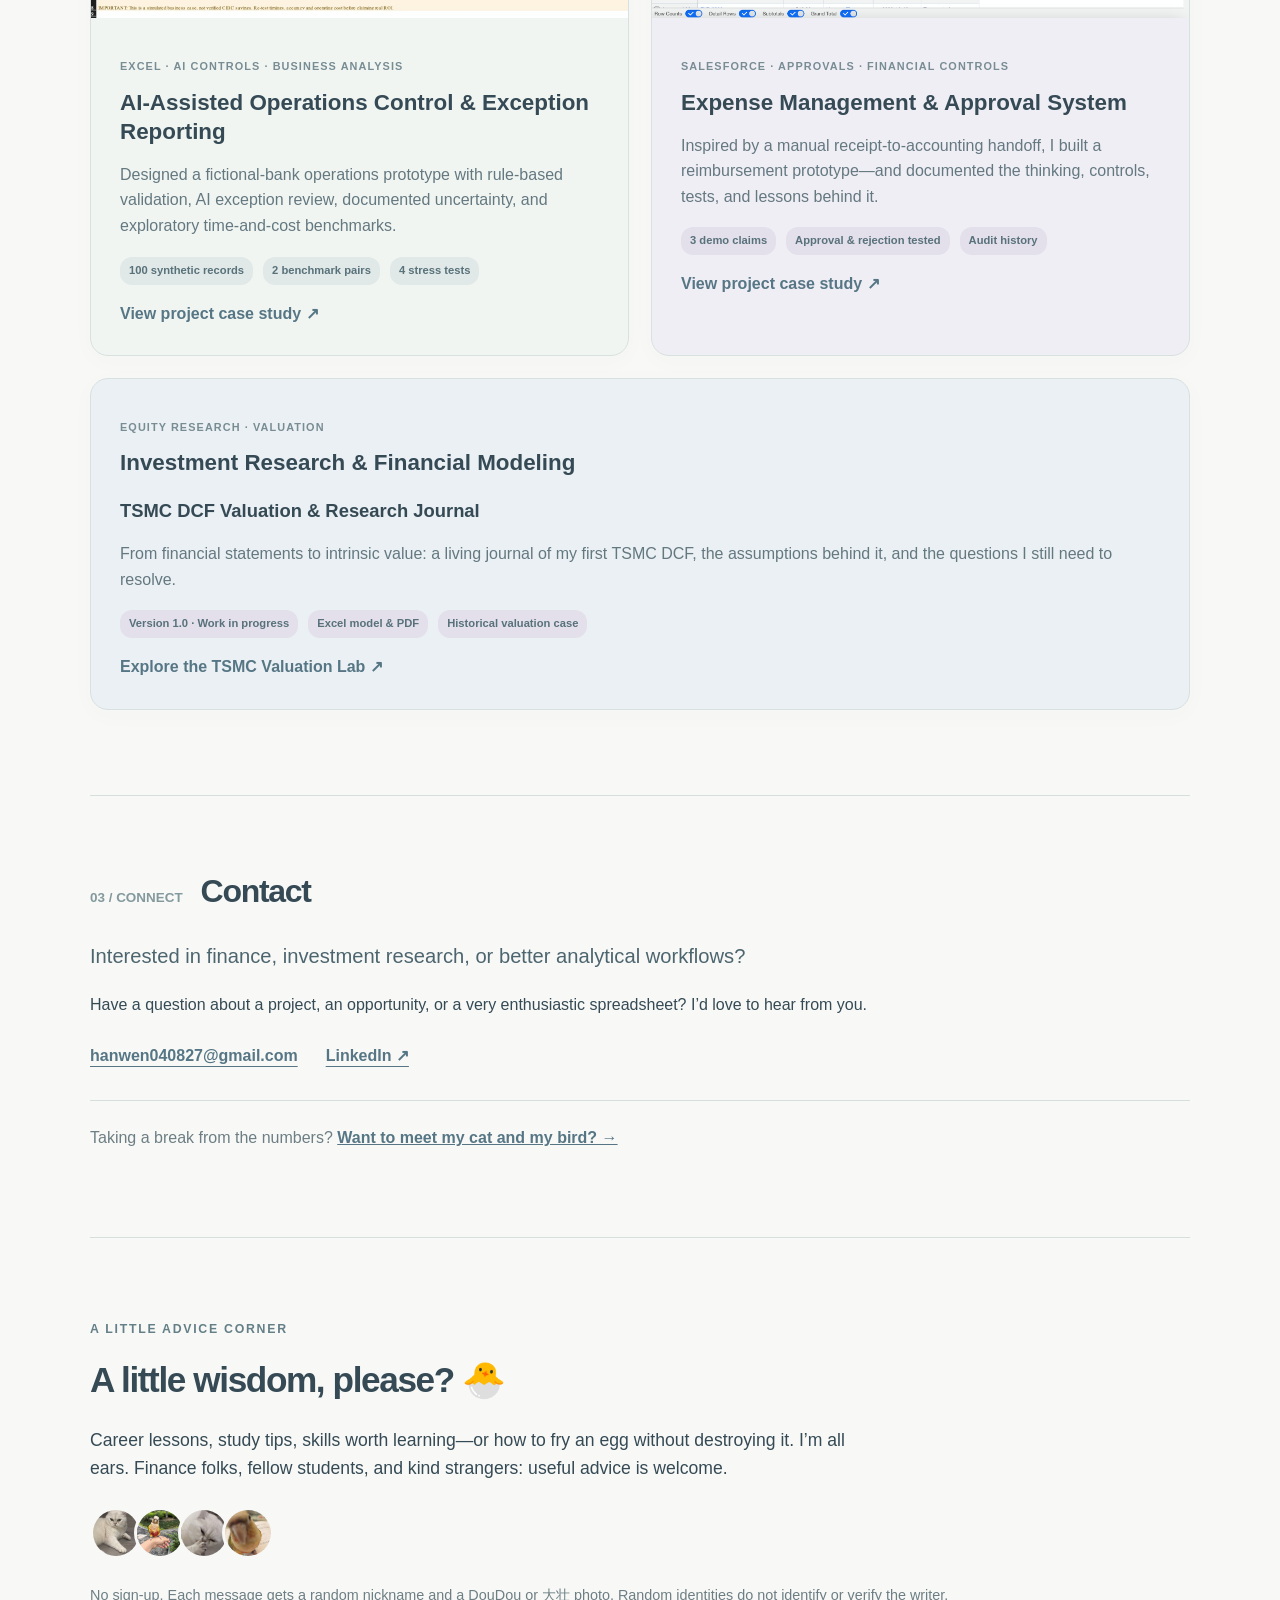
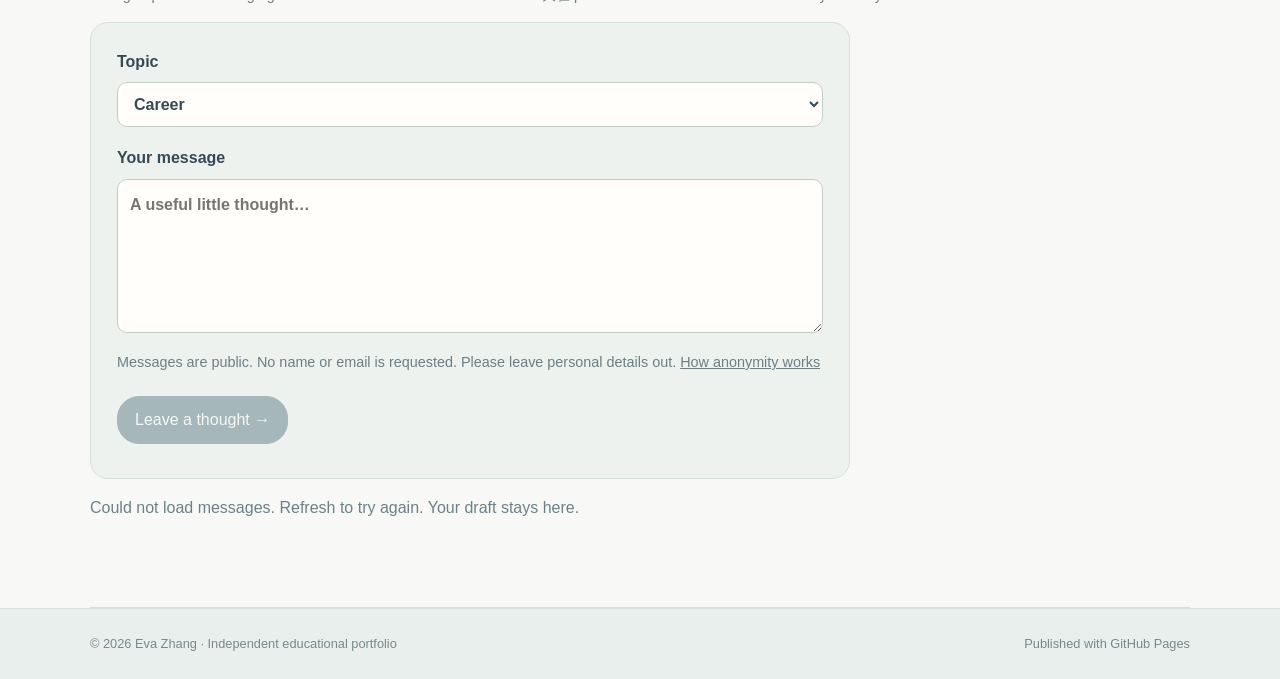
==== commit 1987639a: "Add files via upload" ====
--- a/index.html
+++ b/index.html
@@ -36,7 +36,7 @@
    <a class="image-link" href="expense-management.html" aria-label="View Salesforce expense management case study"><img src="assets/salesforce-report.png" alt="Salesforce expense report showing three demonstration claims totalling $85.70" loading="lazy"></a>
    <div class="card-content"><p class="tag">SALESFORCE · APPROVALS · FINANCIAL CONTROLS</p><h3>Expense Management &amp; Approval System</h3><p>Inspired by a manual receipt-to-accounting handoff, I built a reimbursement prototype—and documented the thinking, controls, tests, and lessons behind it.</p><div class="project-facts"><span>3 demo claims</span><span>Approval &amp; rejection tested</span><span>Audit history</span></div><a class="text-link" href="expense-management.html">View project case study ↗</a></div>
   </article>
-  <article class="project-card future"><div class="card-content"><p class="tag">EQUITY RESEARCH · VALUATION</p><h3>Investment Research & Financial Modeling</h3><p>Additional research notes and selected valuation projects will be published when prepared for public release.</p><span class="subtle-label">UPCOMING</span></div></article>
+  <article class="project-card future" id="investment-research"><div class="card-content"><p class="tag">EQUITY RESEARCH · VALUATION</p><h3>Investment Research &amp; Financial Modeling</h3><h4 style="font-size:1.15rem;margin:18px 0 8px">TSMC DCF Valuation &amp; Research Journal</h4><p>From financial statements to intrinsic value: a living journal of my first TSMC DCF, the assumptions behind it, and the questions I still need to resolve.</p><div class="project-facts"><span>Version 1.0 · Work in progress</span><span>Excel model &amp; PDF</span><span>Historical valuation case</span></div><a class="text-link" href="tsmc-dcf.html">Explore the TSMC Valuation Lab ↗</a></div></article>
 </div></section>
 <section id="contact" class="container section contact"><div class="section-heading"><span class="section-number">03 / CONNECT</span><h2>Contact</h2></div><p class="lead contact-lead">Interested in finance, investment research, or better analytical workflows?</p><p>Have a question about a project, an opportunity, or a very enthusiastic spreadsheet? I’d love to hear from you.</p><div class="contact-links"><a href="mailto:hanwen040827@gmail.com">hanwen040827@gmail.com</a><a href="https://www.linkedin.com/in/eva-zhang3124/" target="_blank" rel="noopener noreferrer">LinkedIn ↗</a></div><p class="pet-invite">Taking a break from the numbers? <a href="the-team.html">Want to meet my cat and my bird? →</a></p></section>
 <section class="container section discussion" id="wisdom" data-thread="wisdom"><p class="tag">A LITTLE ADVICE CORNER</p><h2>A little wisdom, please? 🐣</h2><p class="discussion-intro">Career lessons, study tips, skills worth learning—or how to fry an egg without destroying it. I’m all ears. Finance folks, fellow students, and kind strangers: useful advice is welcome.</p><div class="avatar-strip" aria-label="Some of your randomly assigned photo avatars"><img src="assets/avatars/pet-2.jpg" alt="DouDou"><img src="assets/avatars/pet-1.jpg" alt="大壮"><img src="assets/avatars/pet-0.jpg" alt="DouDou"><img src="assets/avatars/pet-5.jpg" alt="大壮"></div><p class="muted">No sign-up. Each message gets a random nickname and a DouDou or 大壮 photo. Random identities do not identify or verify the writer.</p><form class="comment-form"><label>Topic<select name="category"><option>Career</option><option>Study</option><option>Skills</option><option>Life</option><option>Eggs &amp; other wisdom</option></select></label><label>Your message<textarea name="body" required minlength="2" maxlength="2000" rows="5" placeholder="A useful little thought…" aria-describedby="wisdom-privacy"></textarea></label><label class="comment-trap" aria-hidden="true">Leave empty<input name="website" tabindex="-1" autocomplete="off"></label><p class="muted" id="wisdom-privacy">Messages are public. No name or email is requested. Please leave personal details out. <a href="comment-privacy.html">How anonymity works</a></p><button type="submit" class="comment-button" disabled>Leave a thought →</button></form><p class="comment-status" role="status" aria-live="polite">Connecting to the message board…</p><div class="comment-list"></div><button class="comment-more" type="button" hidden>Older messages ↓</button><noscript>Please enable JavaScript to use the message board.</noscript></section></main><footer class="footer"><div class="container footer-inner"><span>© 2026 Eva Zhang · Independent educational portfolio</span><span>Published with GitHub Pages</span></div></footer>
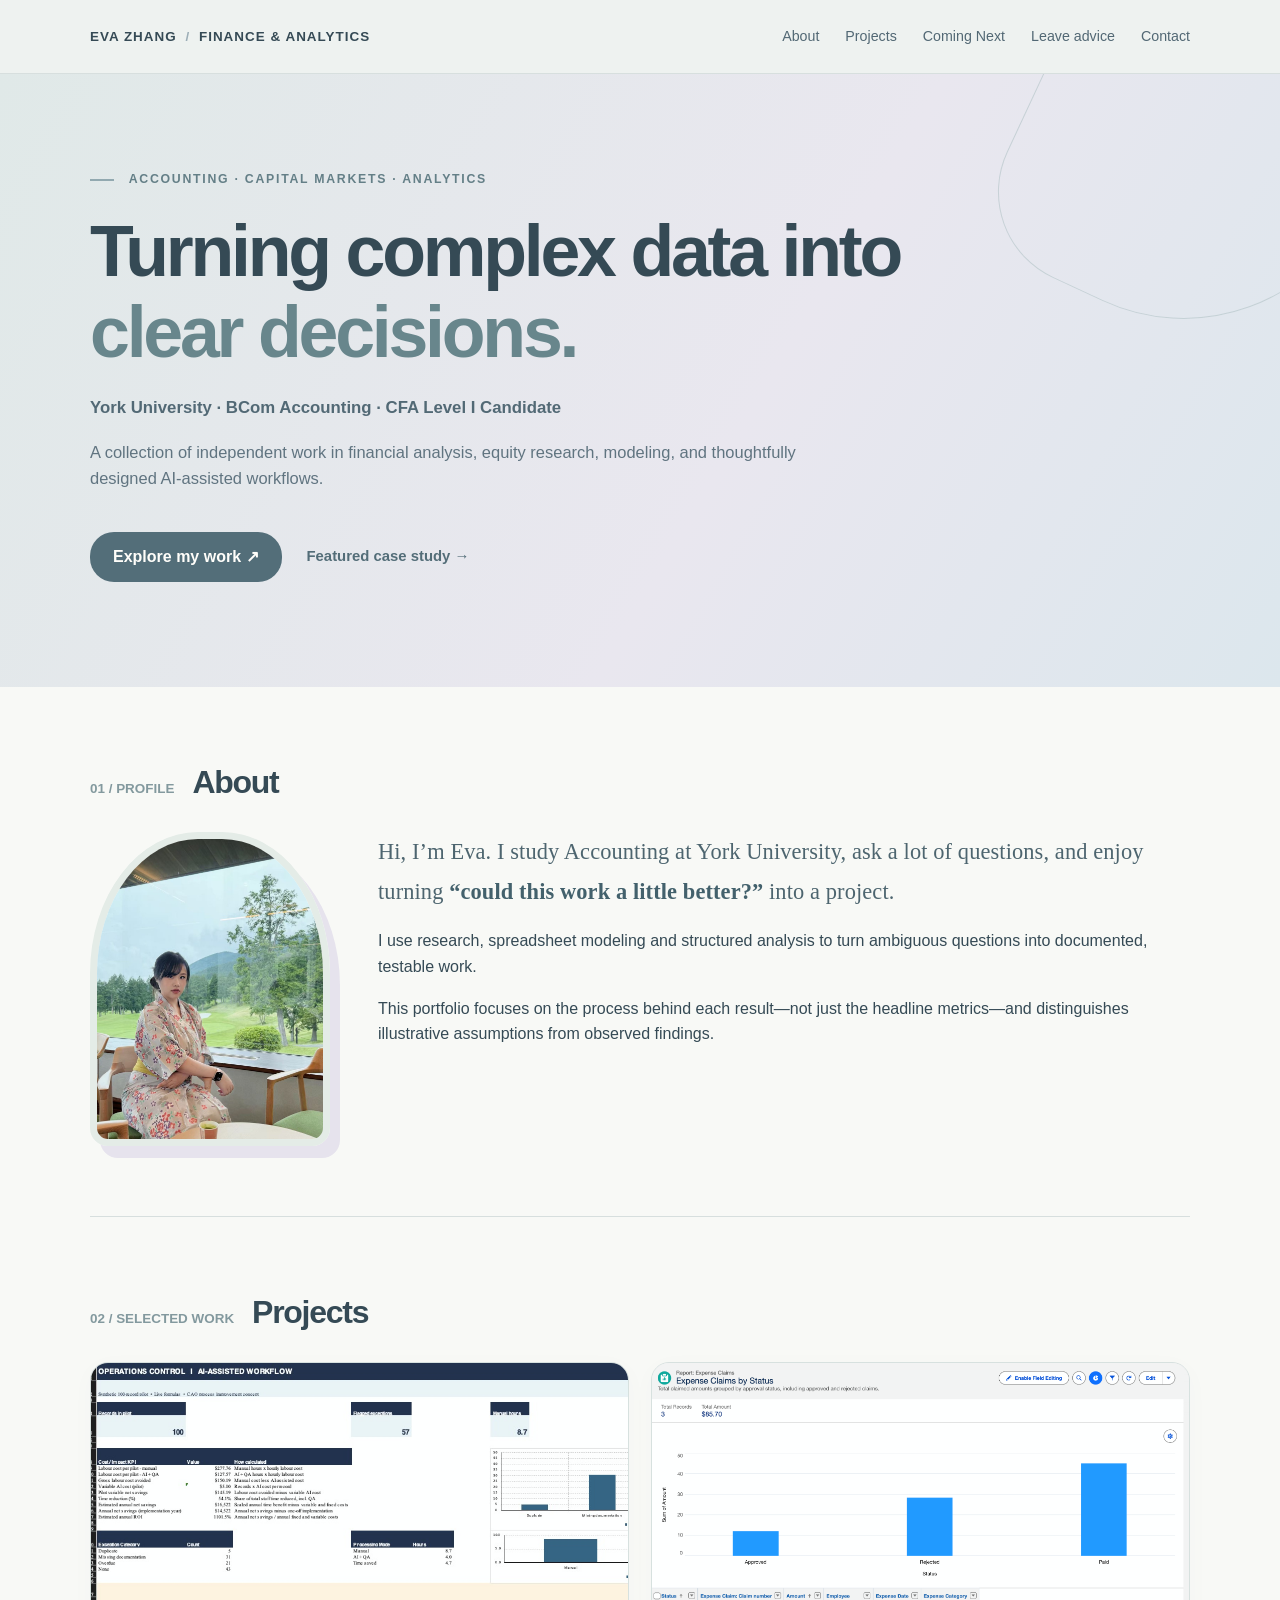
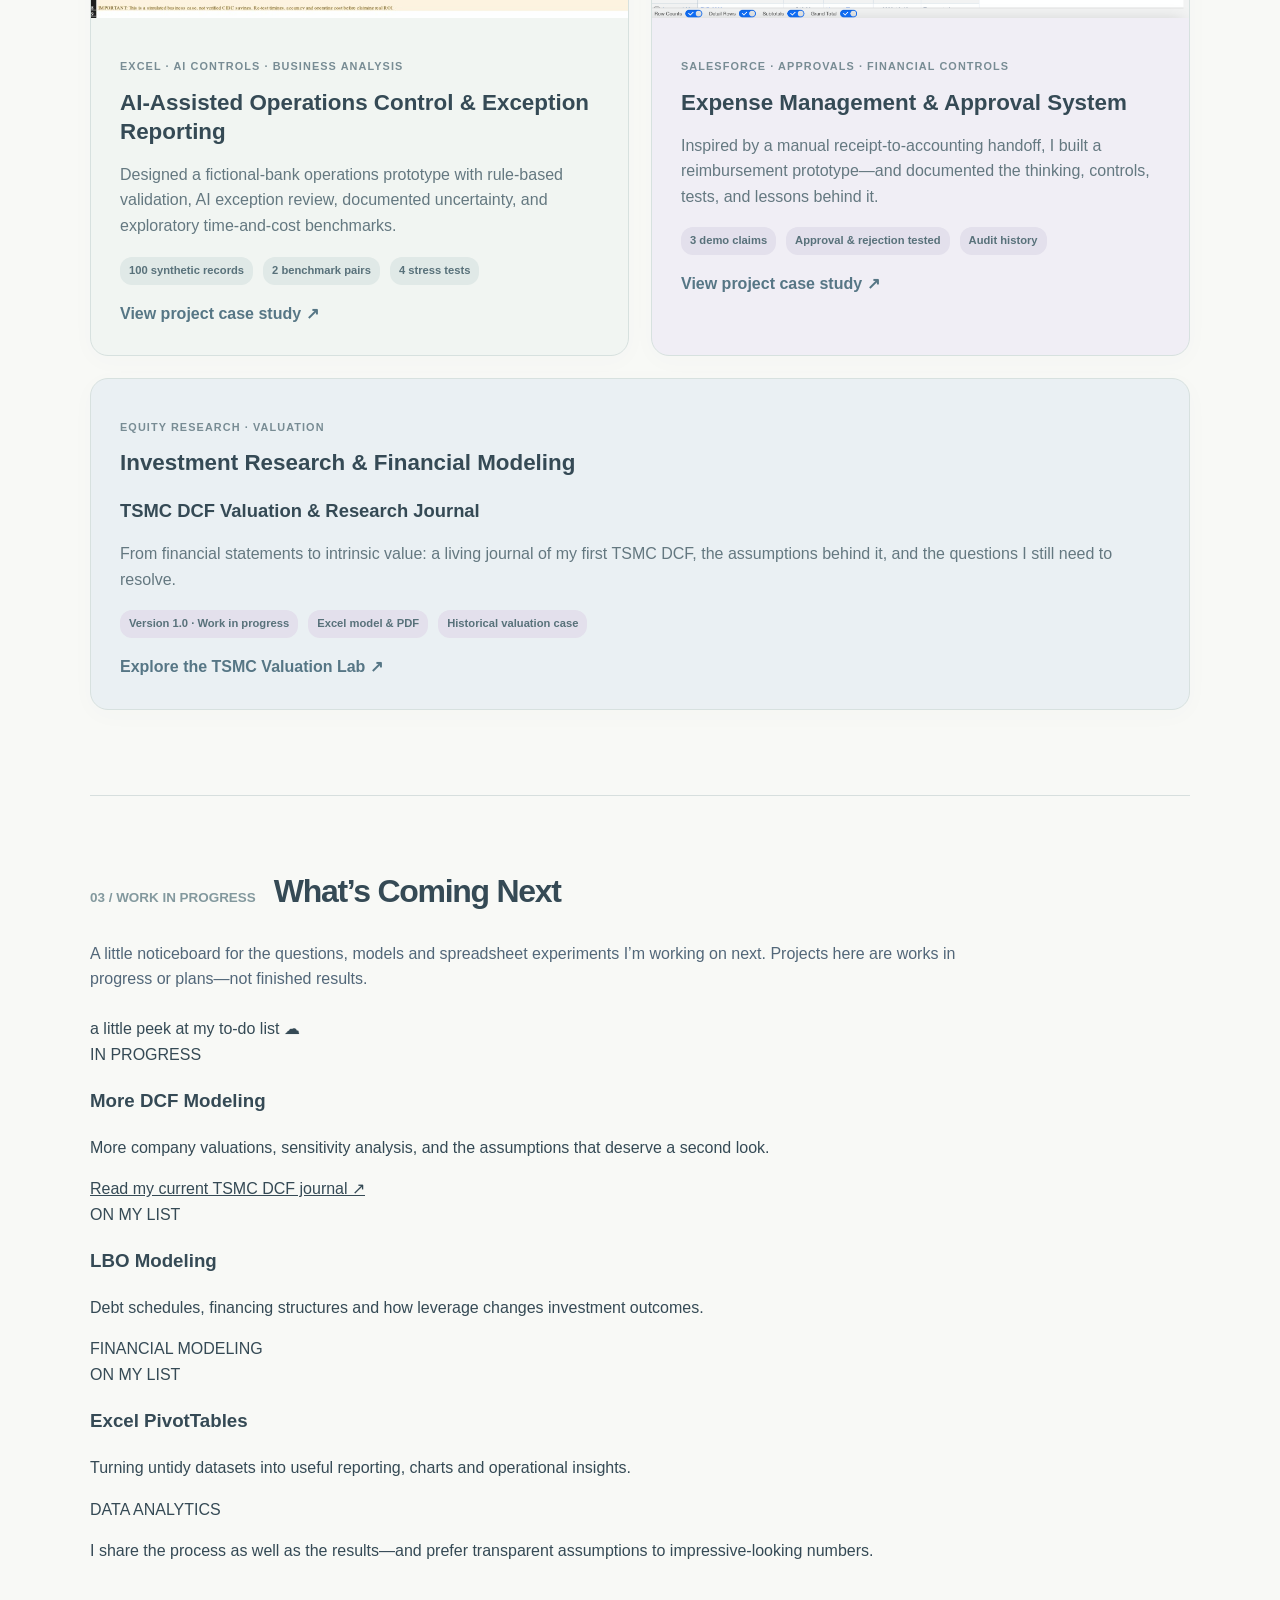
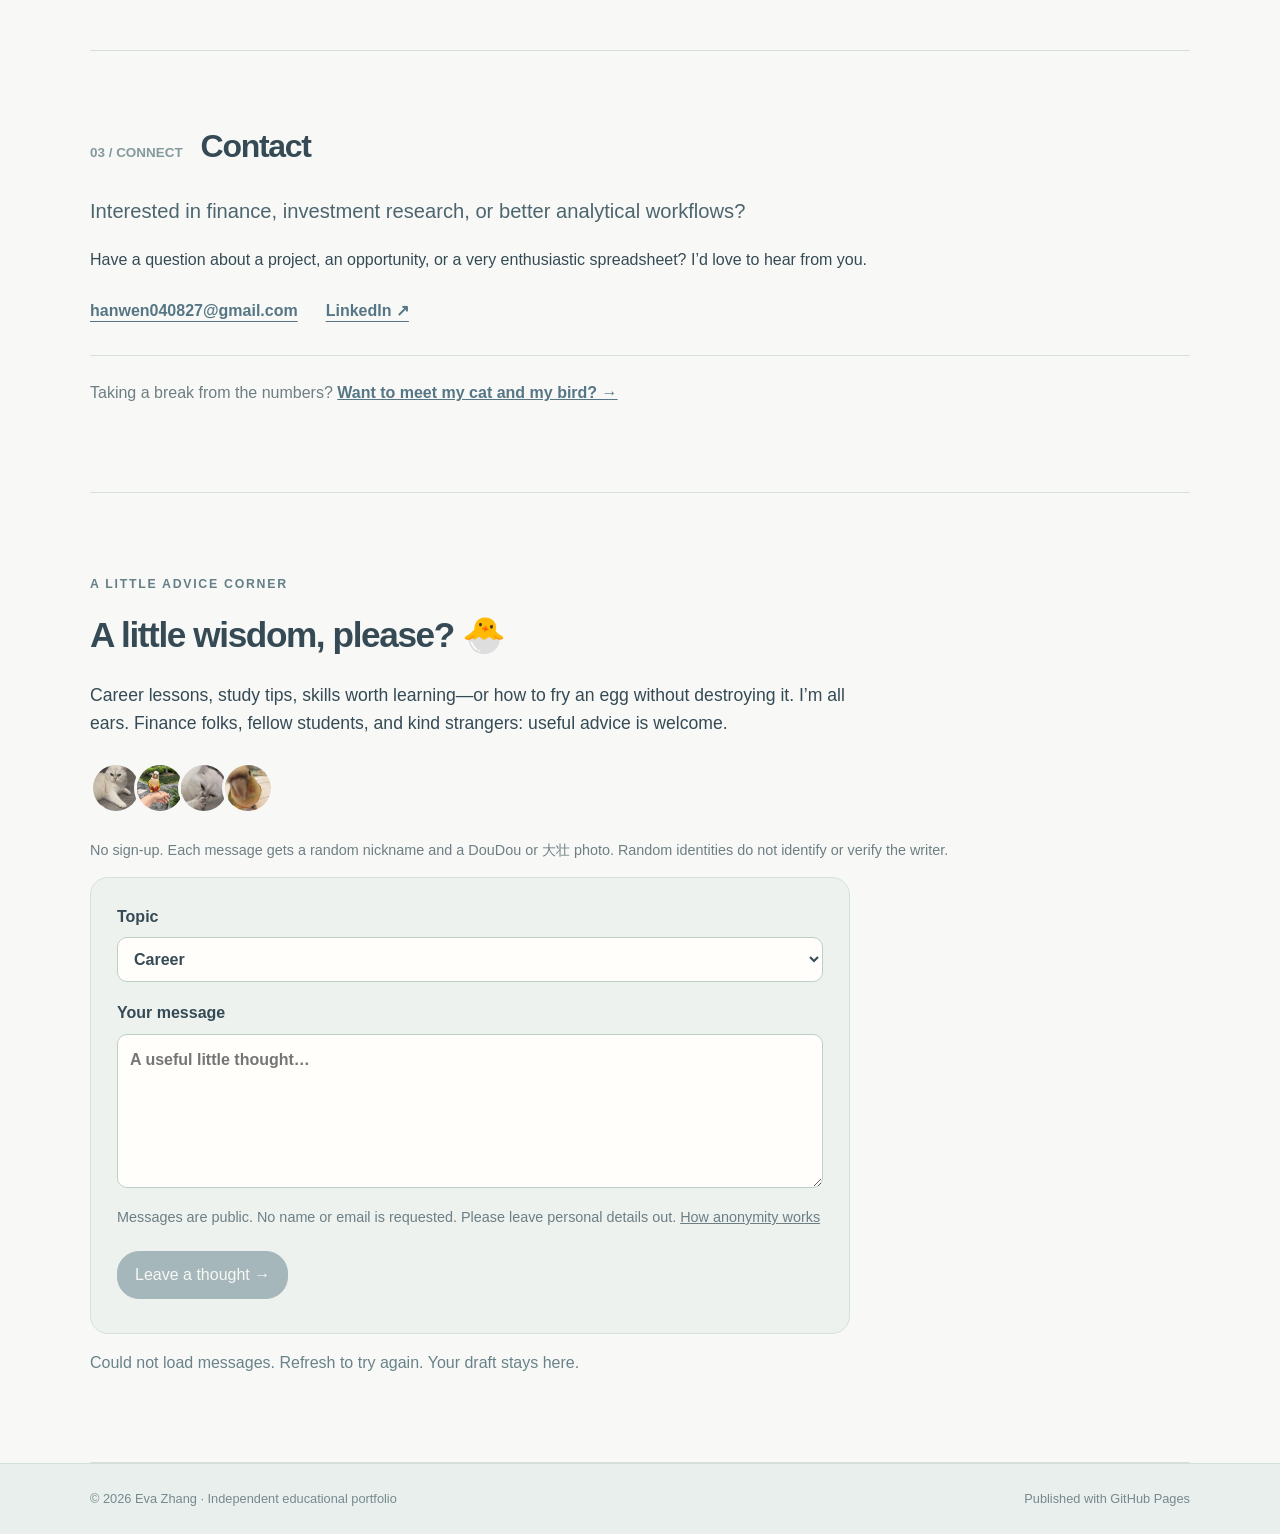
==== commit eeeb847b: "Add Morandi noticeboard and expand AI operations build journal" ====
--- a/index.html
+++ b/index.html
@@ -10,7 +10,7 @@
 <body>
 <header class="site-header"><nav class="container nav" aria-label="Primary navigation">
   <a class="brand" href="index.html">EVA ZHANG <span class="brand-slash">/</span> FINANCE & ANALYTICS</a>
-  <div class="nav-links"><a href="#about">About</a><a href="#projects">Projects</a><a href="#wisdom">Leave advice</a><a href="#contact">Contact</a></div>
+  <div class="nav-links"><a href="#about">About</a><a href="#projects">Projects</a><a href="#next">Coming Next</a><a href="#wisdom">Leave advice</a><a href="#contact">Contact</a></div>
 </nav></header>
 <main>
 <section class="hero"><div class="container hero-inner">
@@ -38,6 +38,19 @@
   </article>
   <article class="project-card future" id="investment-research"><div class="card-content"><p class="tag">EQUITY RESEARCH · VALUATION</p><h3>Investment Research &amp; Financial Modeling</h3><h4 style="font-size:1.15rem;margin:18px 0 8px">TSMC DCF Valuation &amp; Research Journal</h4><p>From financial statements to intrinsic value: a living journal of my first TSMC DCF, the assumptions behind it, and the questions I still need to resolve.</p><div class="project-facts"><span>Version 1.0 · Work in progress</span><span>Excel model &amp; PDF</span><span>Historical valuation case</span></div><a class="text-link" href="tsmc-dcf.html">Explore the TSMC Valuation Lab ↗</a></div></article>
 </div></section>
+<section class="container section upcoming-board-section" id="next">
+  <div class="section-heading"><span class="section-number">03 / WORK IN PROGRESS</span><h2>What’s Coming Next</h2></div>
+  <p class="section-intro">A little noticeboard for the questions, models and spreadsheet experiments I’m working on next. Projects here are works in progress or plans—not finished results.</p>
+  <div class="upcoming-noticeboard">
+    <div class="upcoming-cloud" aria-hidden="true">a little peek at my to-do list ☁</div>
+    <div class="upcoming-notes">
+      <article class="upcoming-note"><span class="upcoming-state">IN PROGRESS</span><h3>More DCF Modeling</h3><p>More company valuations, sensitivity analysis, and the assumptions that deserve a second look.</p><a href="tsmc-dcf.html">Read my current TSMC DCF journal ↗</a></article>
+      <article class="upcoming-note"><span class="upcoming-state">ON MY LIST</span><h3>LBO Modeling</h3><p>Debt schedules, financing structures and how leverage changes investment outcomes.</p><span class="upcoming-topic">FINANCIAL MODELING</span></article>
+      <article class="upcoming-note"><span class="upcoming-state">ON MY LIST</span><h3>Excel PivotTables</h3><p>Turning untidy datasets into useful reporting, charts and operational insights.</p><span class="upcoming-topic">DATA ANALYTICS</span></article>
+    </div>
+  </div>
+  <p class="upcoming-footnote">I share the process as well as the results—and prefer transparent assumptions to impressive-looking numbers.</p>
+</section>
 <section id="contact" class="container section contact"><div class="section-heading"><span class="section-number">03 / CONNECT</span><h2>Contact</h2></div><p class="lead contact-lead">Interested in finance, investment research, or better analytical workflows?</p><p>Have a question about a project, an opportunity, or a very enthusiastic spreadsheet? I’d love to hear from you.</p><div class="contact-links"><a href="mailto:hanwen040827@gmail.com">hanwen040827@gmail.com</a><a href="https://www.linkedin.com/in/eva-zhang3124/" target="_blank" rel="noopener noreferrer">LinkedIn ↗</a></div><p class="pet-invite">Taking a break from the numbers? <a href="the-team.html">Want to meet my cat and my bird? →</a></p></section>
 <section class="container section discussion" id="wisdom" data-thread="wisdom"><p class="tag">A LITTLE ADVICE CORNER</p><h2>A little wisdom, please? 🐣</h2><p class="discussion-intro">Career lessons, study tips, skills worth learning—or how to fry an egg without destroying it. I’m all ears. Finance folks, fellow students, and kind strangers: useful advice is welcome.</p><div class="avatar-strip" aria-label="Some of your randomly assigned photo avatars"><img src="assets/avatars/pet-2.jpg" alt="DouDou"><img src="assets/avatars/pet-1.jpg" alt="大壮"><img src="assets/avatars/pet-0.jpg" alt="DouDou"><img src="assets/avatars/pet-5.jpg" alt="大壮"></div><p class="muted">No sign-up. Each message gets a random nickname and a DouDou or 大壮 photo. Random identities do not identify or verify the writer.</p><form class="comment-form"><label>Topic<select name="category"><option>Career</option><option>Study</option><option>Skills</option><option>Life</option><option>Eggs &amp; other wisdom</option></select></label><label>Your message<textarea name="body" required minlength="2" maxlength="2000" rows="5" placeholder="A useful little thought…" aria-describedby="wisdom-privacy"></textarea></label><label class="comment-trap" aria-hidden="true">Leave empty<input name="website" tabindex="-1" autocomplete="off"></label><p class="muted" id="wisdom-privacy">Messages are public. No name or email is requested. Please leave personal details out. <a href="comment-privacy.html">How anonymity works</a></p><button type="submit" class="comment-button" disabled>Leave a thought →</button></form><p class="comment-status" role="status" aria-live="polite">Connecting to the message board…</p><div class="comment-list"></div><button class="comment-more" type="button" hidden>Older messages ↓</button><noscript>Please enable JavaScript to use the message board.</noscript></section></main><footer class="footer"><div class="container footer-inner"><span>© 2026 Eva Zhang · Independent educational portfolio</span><span>Published with GitHub Pages</span></div></footer>
 <script src="comments-config.js"></script><script src="comments.js" defer></script></body></html>
